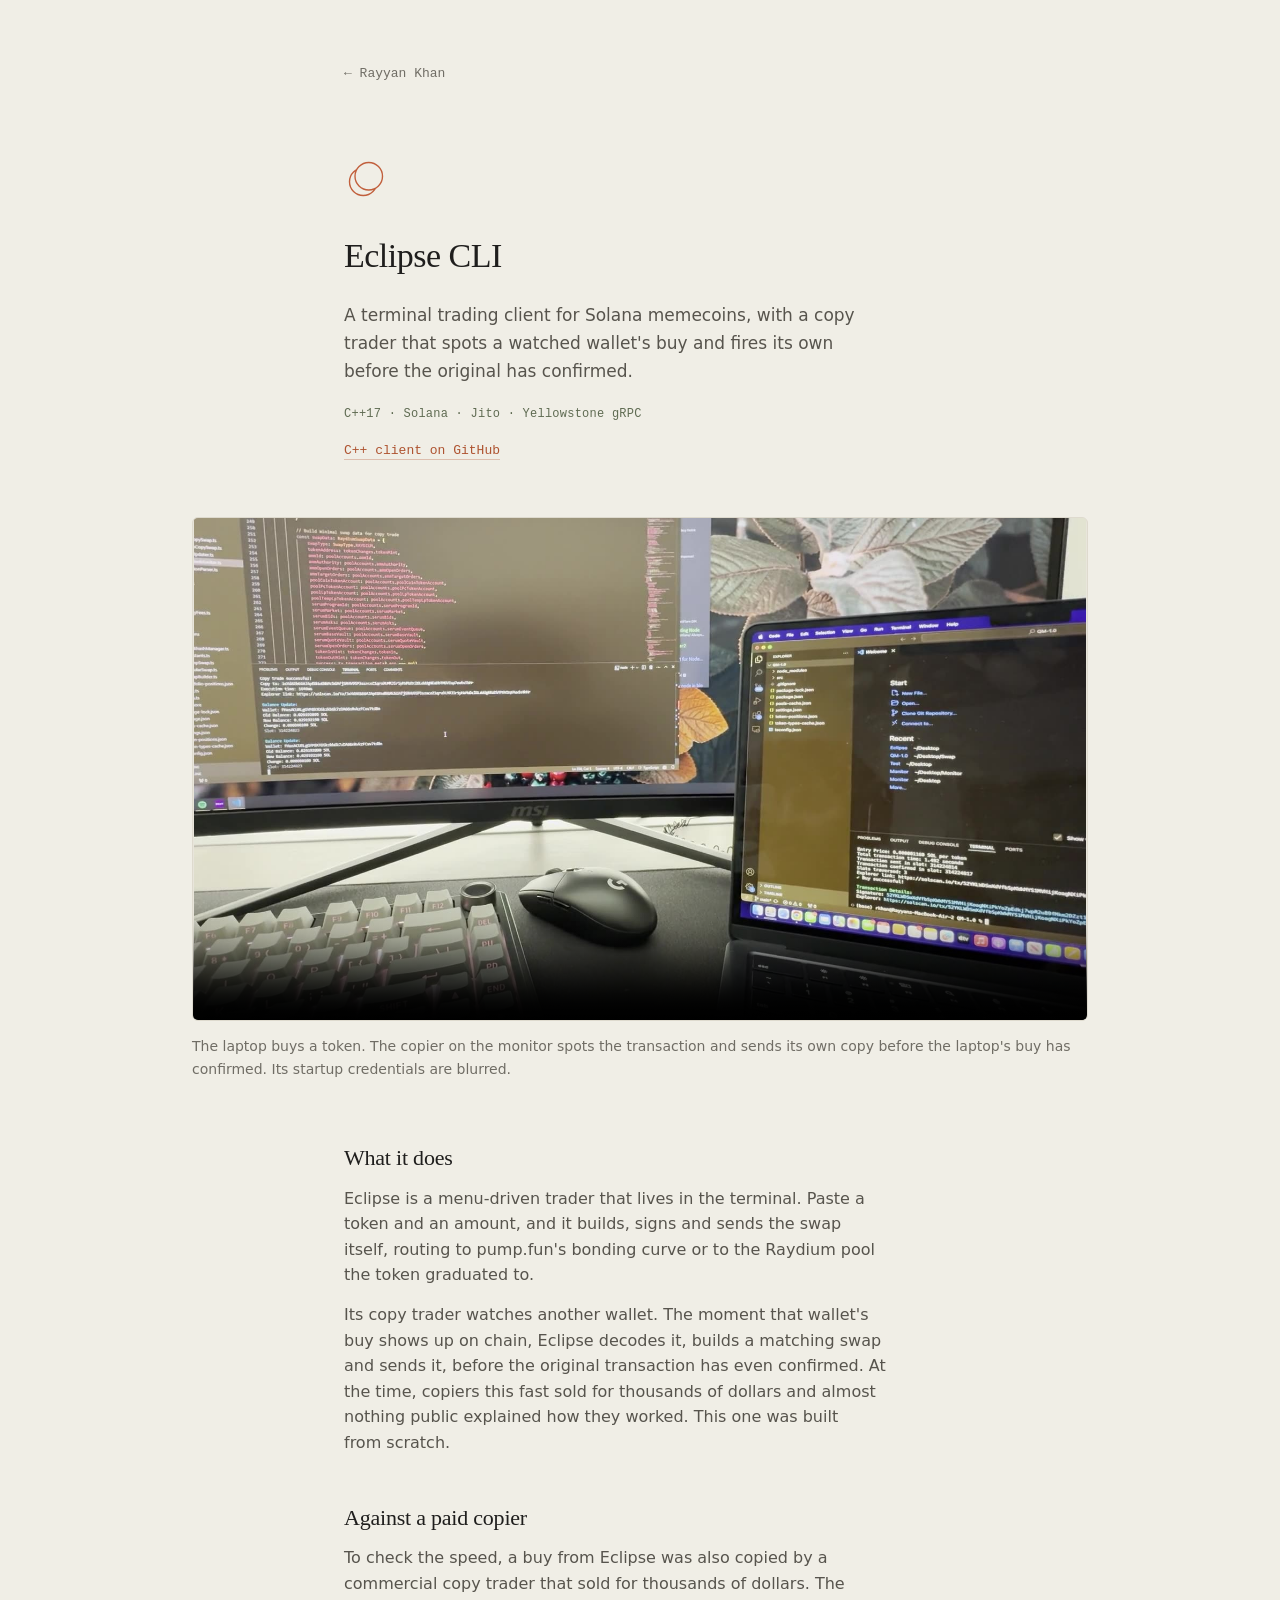
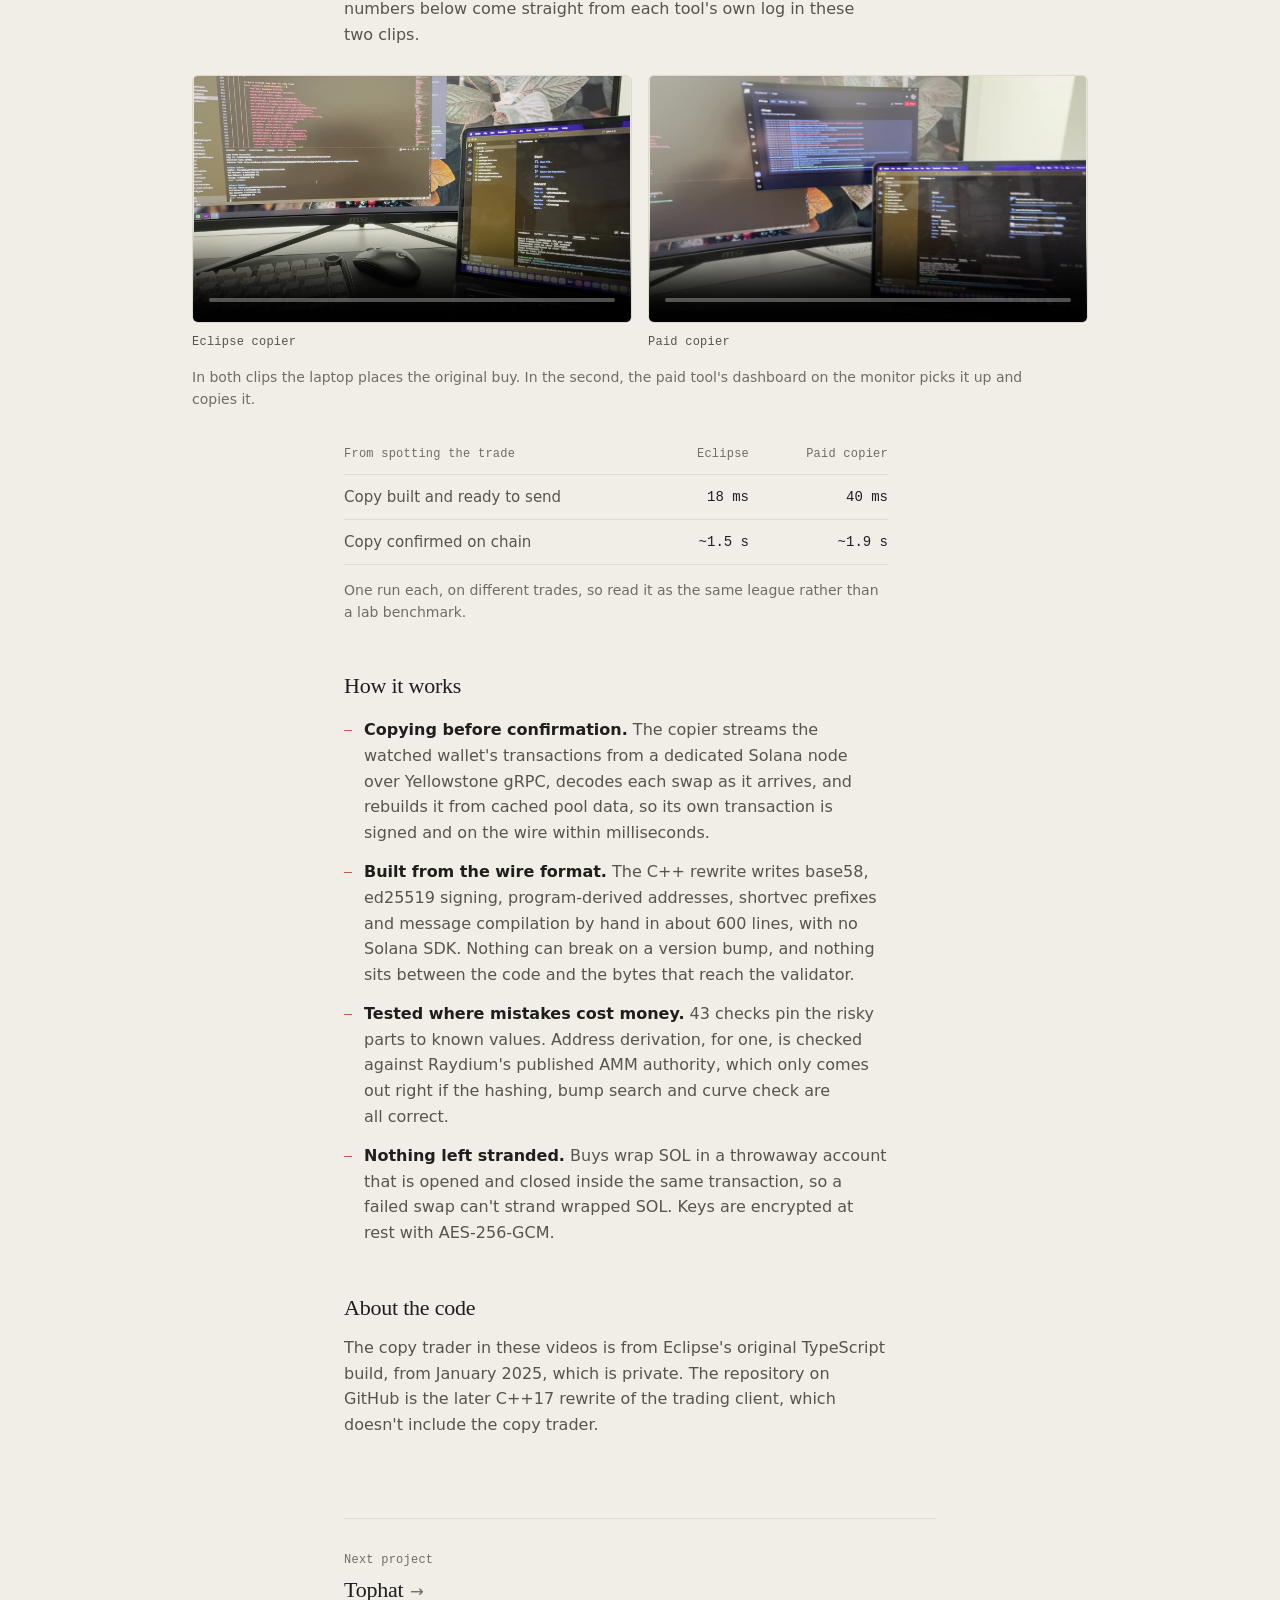
==== eclipse-cli/index.html @ 556bf3f2 "Add project pages with demo videos Each project now opens its own page with a longer write-up and a " ====
<!DOCTYPE html>
<html lang="en">
<head>
<meta charset="utf-8">
<meta name="viewport" content="width=device-width, initial-scale=1">
<title>Eclipse CLI · Rayyan Khan</title>
<meta name="description" content="A terminal trading client for Solana memecoins, with a copy trader that fires before the original trade has confirmed.">
<meta name="theme-color" content="#F0EEE6">
<meta property="og:title" content="Eclipse CLI">
<meta property="og:description" content="A terminal trading client for Solana memecoins, with a copy trader that fires before the original trade has confirmed.">
<meta property="og:type" content="article">
<link rel="icon" href="../favicon.svg" type="image/svg+xml">
<link rel="stylesheet" href="../style.css">
</head>
<body>

<div class="page case">

  <nav class="crumb" aria-label="Breadcrumb">
    <a href="../">&larr; Rayyan Khan</a>
  </nav>

  <header class="case-head">
    <span class="mark" aria-hidden="true">
      <svg viewBox="0 0 48 48" fill="none" stroke="currentColor" stroke-width="1.5">
        <circle cx="21" cy="27" r="15"/>
        <circle cx="27" cy="21" r="15" fill="var(--paper, #F0EEE6)"/>
      </svg>
    </span>
    <h1>Eclipse CLI</h1>
    <p class="lede">
      A terminal trading client for Solana memecoins, with a copy trader that
      spots a watched wallet's buy and fires its own before the original has
      confirmed.
    </p>
    <p class="tags">C++17 &middot; Solana &middot; Jito &middot; Yellowstone gRPC</p>
    <nav class="links" aria-label="Project links">
      <a href="https://github.com/rayyyu12/Eclipse-CLI">C++ client on GitHub</a>
    </nav>
  </header>

  <main>

    <figure class="demo">
      <div class="demo-frame">
        <video src="copy-demo.mp4" poster="copy-demo.jpg" autoplay muted loop playsinline controls></video>
      </div>
      <figcaption>
        The laptop buys a token. The copier on the monitor spots the transaction
        and sends its own copy before the laptop's buy has confirmed. Its startup
        credentials are blurred.
      </figcaption>
    </figure>

    <div class="prose">

      <h2>What it does</h2>
      <p>
        Eclipse is a menu-driven trader that lives in the terminal. Paste a token
        and an amount, and it builds, signs and sends the swap itself, routing to
        pump.fun's bonding curve or to the Raydium pool the token graduated to.
      </p>
      <p>
        Its copy trader watches another wallet. The moment that wallet's buy shows
        up on chain, Eclipse decodes it, builds a matching swap and sends it,
        before the original transaction has even confirmed. At the time, copiers
        this fast sold for thousands of dollars and almost nothing public
        explained how they worked. This one was built from scratch.
      </p>

      <h2>Against a paid copier</h2>
      <p>
        To check the speed, a buy from Eclipse was also copied by a commercial
        copy trader that sold for thousands of dollars. The numbers below come
        straight from each tool's own log in these two clips.
      </p>

      <figure class="demo compare">
        <div class="compare-grid">
          <figure>
            <div class="demo-frame">
              <video src="copy-demo.mp4" poster="copy-demo.jpg" controls muted playsinline preload="metadata"></video>
            </div>
            <figcaption>Eclipse copier</figcaption>
          </figure>
          <figure>
            <div class="demo-frame">
              <video src="paid-copier.mp4" poster="paid-copier.jpg" controls muted playsinline preload="metadata"></video>
            </div>
            <figcaption>Paid copier</figcaption>
          </figure>
        </div>
        <figcaption>
          In both clips the laptop places the original buy. In the second, the
          paid tool's dashboard on the monitor picks it up and copies it.
        </figcaption>
      </figure>

      <table>
        <thead>
          <tr>
            <th scope="col">From spotting the trade</th>
            <th scope="col" class="num">Eclipse</th>
            <th scope="col" class="num">Paid copier</th>
          </tr>
        </thead>
        <tbody>
          <tr>
            <th scope="row">Copy built and ready to send</th>
            <td class="num">18 ms</td>
            <td class="num">40 ms</td>
          </tr>
          <tr>
            <th scope="row">Copy confirmed on chain</th>
            <td class="num">~1.5 s</td>
            <td class="num">~1.9 s</td>
          </tr>
        </tbody>
      </table>
      <p class="note">
        One run each, on different trades, so read it as the same league rather
        than a lab benchmark.
      </p>

      <h2>How it works</h2>
      <ul>
        <li>
          <strong>Copying before confirmation.</strong> The copier streams the
          watched wallet's transactions from a dedicated Solana node over
          Yellowstone gRPC, decodes each swap as it arrives, and rebuilds it from
          cached pool data, so its own transaction is signed and on the wire
          within milliseconds.
        </li>
        <li>
          <strong>Built from the wire format.</strong> The C++ rewrite writes base58,
          ed25519 signing, program-derived addresses, shortvec prefixes and message
          compilation by hand in about 600 lines, with no Solana SDK. Nothing can
          break on a version bump, and nothing sits between the code and the bytes
          that reach the validator.
        </li>
        <li>
          <strong>Tested where mistakes cost money.</strong> 43 checks pin the
          risky parts to known values. Address derivation, for one, is checked
          against Raydium's published AMM authority, which only comes out right
          if the hashing, bump search and curve check are all correct.
        </li>
        <li>
          <strong>Nothing left stranded.</strong> Buys wrap SOL in a throwaway
          account that is opened and closed inside the same transaction, so a
          failed swap can't strand wrapped SOL. Keys are encrypted at rest with
          AES&#8209;256&#8209;GCM.
        </li>
      </ul>

      <h2>About the code</h2>
      <p>
        The copy trader in these videos is from Eclipse's original TypeScript
        build, from January 2025, which is private. The repository on GitHub is
        the later C++17 rewrite of the trading client, which doesn't include the
        copy trader.
      </p>

    </div>

  </main>

  <nav class="next" aria-label="Next project">
    <a href="../tophat/">
      <span class="next-label">Next project</span>
      <span class="next-title">Tophat<span class="arrow" aria-hidden="true">&rarr;</span></span>
    </a>
  </nav>

</div>

</body>
</html>
---- style.css ----
/* ---------------------------------------------------------------
   Palette: Claude's warm neutrals. Beige paper, clay, dry sage.
   --------------------------------------------------------------- */

:root {
  --paper:    #F0EEE6;
  --ink:      #1F1E1D;
  --ink-soft: #57544D;
  --ink-mute: #706D65;
  --rule:     #DEDACE;
  --well:     #E8E5DB;  /* recessed surfaces, e.g. the empty video frame */
  --clay:    #AE5330;  /* passes AA on paper, used for text links */
  --clay-lit: #C15F3C;  /* decorative only */
  --sage:     #5F6B52;

  --serif: ui-serif, "New York", "Iowan Old Style", "Palatino Linotype", Georgia, serif;
  --sans: -apple-system, BlinkMacSystemFont, "Segoe UI", system-ui, sans-serif;
  --mono: ui-monospace, "SF Mono", SFMono-Regular, Menlo, Consolas, monospace;
}

*, *::before, *::after { box-sizing: border-box; }

html { -webkit-text-size-adjust: 100%; }

body {
  margin: 0;
  background: var(--paper);
  color: var(--ink);
  font-family: var(--sans);
  font-size: 16px;
  line-height: 1.6;
  -webkit-font-smoothing: antialiased;
  -moz-osx-font-smoothing: grayscale;
}

.page {
  max-width: 41rem;
  margin: 0 auto;
  padding: 8rem 2rem 5rem;
}

a { color: var(--clay); }

/* ---------------------------------------------------------------
   Intro
   --------------------------------------------------------------- */

h1 {
  margin: 0;
  font-family: var(--serif);
  font-size: 2.125rem;
  font-weight: 400;
  letter-spacing: -0.015em;
}

.lede {
  margin: 1.125rem 0 0;
  max-width: 34rem;
  color: var(--ink-soft);
  font-size: 1.0625rem;
  line-height: 1.65;
  text-wrap: pretty;
}

.links {
  margin-top: 1.5rem;
  font-family: var(--mono);
  font-size: 0.8125rem;
}

.links a {
  text-decoration: none;
  border-bottom: 1px solid rgba(174, 83, 48, 0.3);
  padding-bottom: 1px;
  transition: border-color 0.15s ease;
}

.links a:hover { border-bottom-color: var(--clay); }

.links .sep {
  color: var(--ink-mute);
  margin: 0 0.5rem;
}

/* ---------------------------------------------------------------
   Work list
   --------------------------------------------------------------- */

.work {
  list-style: none;
  margin: 5rem 0 0;
  padding: 0;
  border-top: 1px solid var(--rule);
}

.project { border-bottom: 1px solid var(--rule); }

.project-link {
  display: flex;
  gap: 1.5rem;
  align-items: flex-start;
  padding: 2rem 0;
  color: inherit;
  text-decoration: none;
}

.mark {
  flex: none;
  width: 2.75rem;
  color: var(--ink-mute);
  transition: color 0.18s ease;
}

.mark svg {
  display: block;
  width: 100%;
  height: auto;
}

.body { display: block; }

.title {
  display: block;
  font-family: var(--serif);
  font-size: 1.375rem;
  letter-spacing: -0.01em;
  line-height: 1.25;
}

.arrow {
  display: inline-block;
  margin-left: 0.4em;
  font-family: var(--sans);
  font-size: 0.75em;
  color: var(--ink-mute);
  transition: transform 0.18s ease, color 0.18s ease;
}

.desc {
  display: block;
  margin-top: 0.5rem;
  max-width: 32rem;
  color: var(--ink-soft);
  text-wrap: pretty;
}

.tags {
  display: block;
  margin-top: 0.875rem;
  font-family: var(--mono);
  font-size: 0.75rem;
  letter-spacing: 0.02em;
  color: var(--sage);
}

.project-link:hover .mark,
.project-link:focus-visible .mark { color: var(--clay-lit); }

.project-link:hover .arrow,
.project-link:focus-visible .arrow {
  color: var(--clay);
  transform: translateX(3px);
}

.project-link:hover .title,
.project-link:focus-visible .title {
  text-decoration: underline;
  text-decoration-color: var(--clay-lit);
  text-underline-offset: 4px;
  text-decoration-thickness: 1px;
}

:focus-visible {
  outline: 2px solid var(--clay);
  outline-offset: 4px;
}

.project-link:focus-visible { outline-offset: 2px; }

/* ---------------------------------------------------------------
   Project pages
   --------------------------------------------------------------- */

.page.case { padding-top: 4rem; }

.crumb {
  font-family: var(--mono);
  font-size: 0.8125rem;
}

.crumb a {
  color: var(--ink-mute);
  text-decoration: none;
  transition: color 0.15s ease;
}

.crumb a:hover { color: var(--clay); }

.case-head { margin-top: 4.5rem; }

/* The mark stays lit, picking up the hover state from the home page. */
.case-head .mark {
  display: block;
  margin-bottom: 1.75rem;
  color: var(--clay-lit);
}

.case-head .tags { margin-top: 1.25rem; }
.case-head .links { margin-top: 1rem; }

/* The demo breaks out of the text column on wide screens. */
.demo {
  --demo-w: min(56rem, 100vw - 4rem);
  width: var(--demo-w);
  margin: 3.5rem 0 0 calc((100% - var(--demo-w)) / 2);
}

.demo-frame {
  position: relative;
  aspect-ratio: 16 / 9;
  overflow: hidden;
  border: 1px solid var(--rule);
  border-radius: 6px;
  background: var(--well);
}

.demo-frame video,
.demo-frame iframe,
.demo-frame img {
  display: block;
  width: 100%;
  height: 100%;
  border: 0;
  object-fit: contain;
}

.demo-placeholder {
  position: absolute;
  inset: 0;
  display: flex;
  flex-direction: column;
  align-items: center;
  justify-content: center;
  gap: 0.875rem;
  color: var(--ink-mute);
  font-family: var(--mono);
  font-size: 0.75rem;
  letter-spacing: 0.02em;
}

.demo-placeholder svg {
  width: 3rem;
  height: 3rem;
}

.demo figcaption {
  margin-top: 0.875rem;
  font-size: 0.875rem;
  color: var(--ink-mute);
  text-wrap: pretty;
}

/* Phone footage: narrow, centered, and never taller than the screen. */
.demo.portrait {
  --demo-w: min(22rem, 100%, (100svh - 6rem) * 9 / 16);
}

.demo.portrait .demo-frame { aspect-ratio: 9 / 16; }

/* Two clips side by side, each with its own label. */
.demo.compare { margin-top: 1.75rem; }

.compare-grid {
  display: grid;
  grid-template-columns: 1fr 1fr;
  gap: 1rem;
}

.compare-grid figure { margin: 0; }

.compare-grid figcaption {
  margin-top: 0.625rem;
  font-family: var(--mono);
  font-size: 0.75rem;
  letter-spacing: 0.02em;
  color: var(--ink-soft);
}

.prose { margin-top: 4rem; }

.prose h2 {
  margin: 3rem 0 0;
  font-family: var(--serif);
  font-size: 1.375rem;
  font-weight: 400;
  letter-spacing: -0.01em;
  line-height: 1.25;
}

.prose h2:first-child { margin-top: 0; }

.prose p,
.prose ul {
  max-width: 34rem;
  color: var(--ink-soft);
  text-wrap: pretty;
}

.prose p { margin: 0.875rem 0 0; }

.prose ul {
  list-style: none;
  margin: 1.125rem 0 0;
  padding: 0;
}

.prose li {
  position: relative;
  padding-left: 1.25rem;
}

.prose li + li { margin-top: 0.875rem; }

.prose li::before {
  content: "";
  position: absolute;
  left: 0;
  top: 0.8em;
  width: 0.5rem;
  height: 1px;
  background: var(--clay-lit);
}

.prose strong {
  color: var(--ink);
  font-weight: 600;
}

.prose code {
  font-family: var(--mono);
  font-size: 0.875em;
  padding: 0.1em 0.3em;
  border-radius: 3px;
  background: rgba(31, 30, 29, 0.06);
  color: var(--ink);
}

.prose table {
  width: 100%;
  max-width: 34rem;
  margin-top: 1.5rem;
  border-collapse: collapse;
  font-size: 0.9375rem;
}

.prose th,
.prose td {
  padding: 0.625rem 0;
  border-bottom: 1px solid var(--rule);
  text-align: left;
  font-weight: 400;
}

.prose thead th {
  font-family: var(--mono);
  font-size: 0.75rem;
  letter-spacing: 0.02em;
  color: var(--ink-mute);
}

.prose tbody th { color: var(--ink-soft); }

.prose .num {
  padding-left: 1rem;
  text-align: right;
  white-space: nowrap;
}

.prose td.num {
  font-family: var(--mono);
  font-size: 0.875rem;
  font-variant-numeric: tabular-nums;
  color: var(--ink);
}

.prose .note {
  font-size: 0.875rem;
  color: var(--ink-mute);
}

.next {
  margin-top: 5rem;
  border-top: 1px solid var(--rule);
}

.next a {
  display: block;
  padding-top: 2rem;
  color: inherit;
  text-decoration: none;
}

.next-label {
  display: block;
  font-family: var(--mono);
  font-size: 0.75rem;
  letter-spacing: 0.02em;
  color: var(--ink-mute);
}

.next-title {
  display: inline-block;
  margin-top: 0.375rem;
  font-family: var(--serif);
  font-size: 1.375rem;
  letter-spacing: -0.01em;
  line-height: 1.25;
}

.next a:hover .next-title,
.next a:focus-visible .next-title {
  text-decoration: underline;
  text-decoration-color: var(--clay-lit);
  text-underline-offset: 4px;
  text-decoration-thickness: 1px;
}

.next a:hover .arrow,
.next a:focus-visible .arrow {
  color: var(--clay);
  transform: translateX(3px);
}

/* ---------------------------------------------------------------
   Small screens
   --------------------------------------------------------------- */

@media (max-width: 34rem) {
  .page { padding: 4rem 1.5rem 3.5rem; }
  h1 { font-size: 1.875rem; }
  .work { margin-top: 3.5rem; }
  .project-link {
    flex-direction: column;
    gap: 1rem;
    padding: 1.75rem 0;
  }
  .mark { width: 2.25rem; }

  .page.case { padding-top: 2.5rem; }
  .case-head { margin-top: 3rem; }
  .demo { --demo-w: 100%; margin-top: 2.5rem; }
  .demo.portrait { --demo-w: min(100%, (100svh - 4rem) * 9 / 16); }
  .demo.compare { margin-top: 1.5rem; }
  .compare-grid { grid-template-columns: 1fr; gap: 1.5rem; }
  .prose { margin-top: 3rem; }
  .next { margin-top: 3.5rem; }
}

@media (prefers-reduced-motion: reduce) {
  * { transition: none !important; }
}
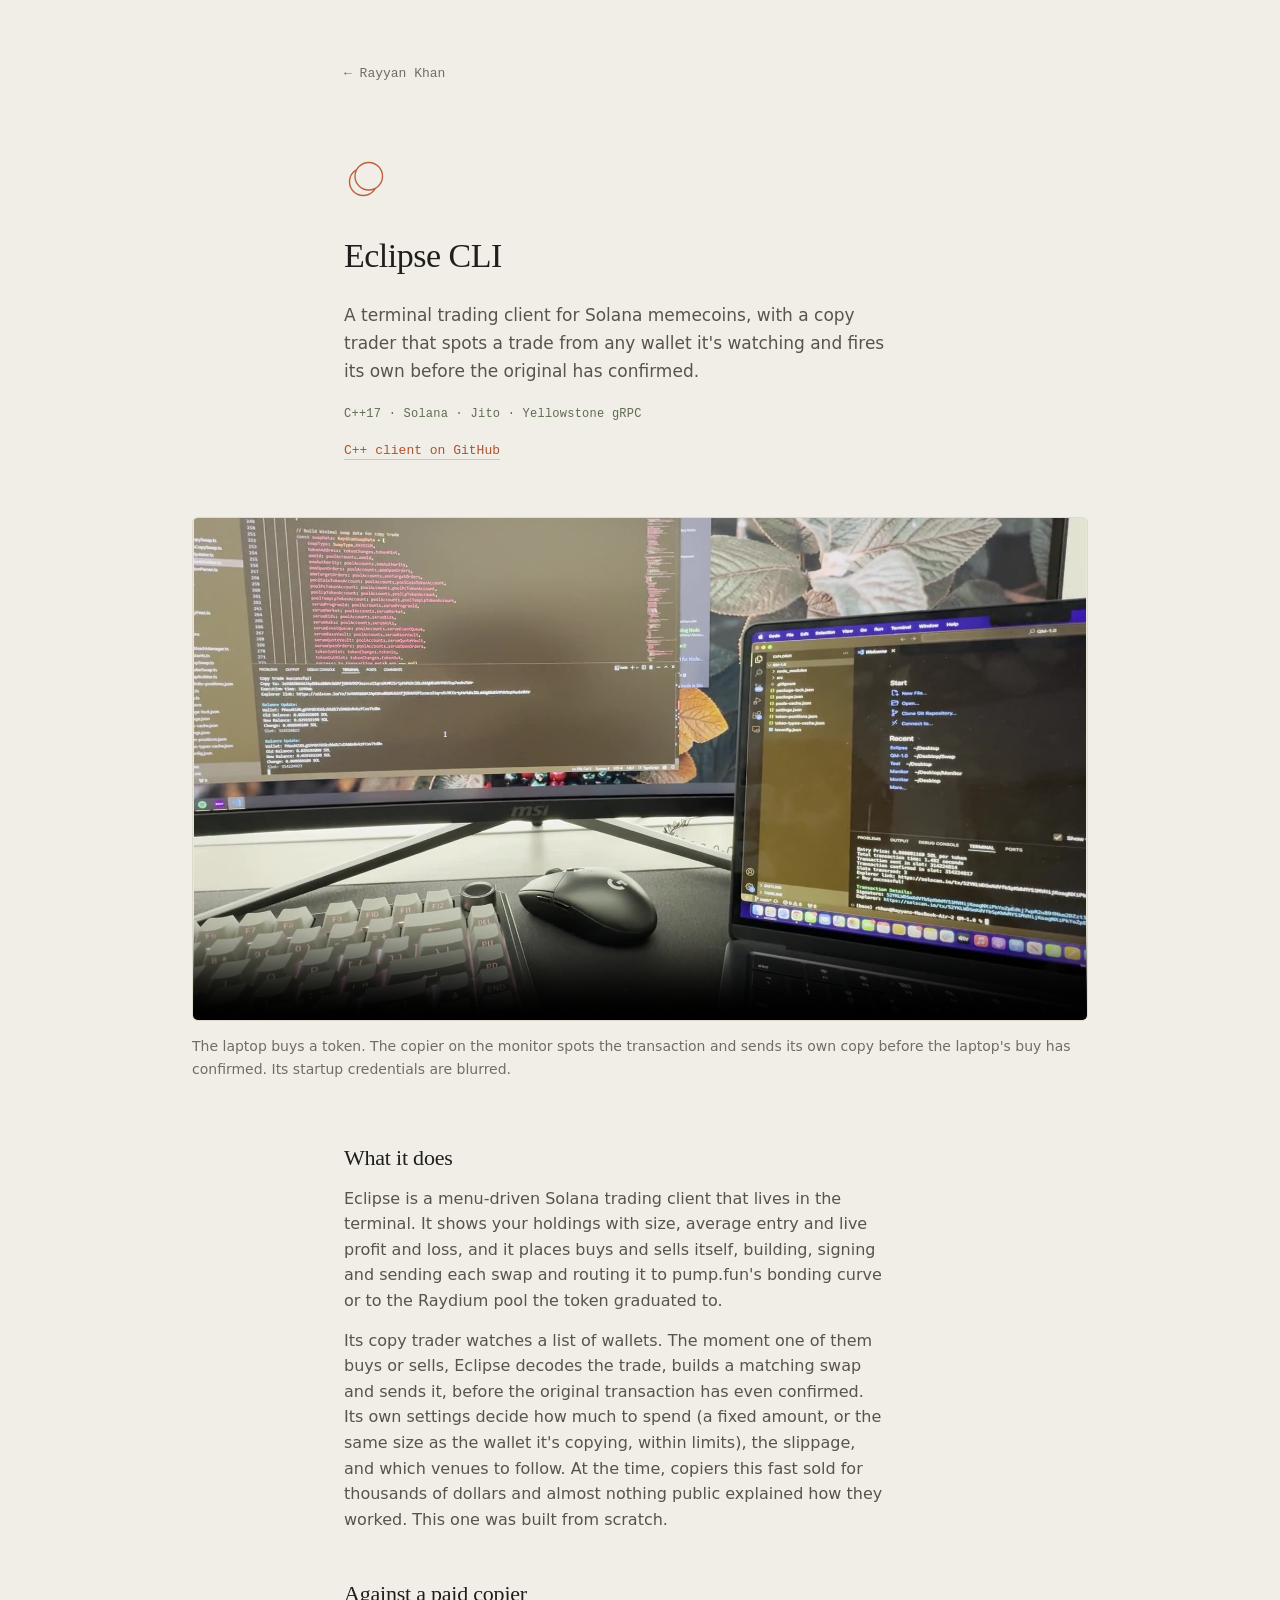
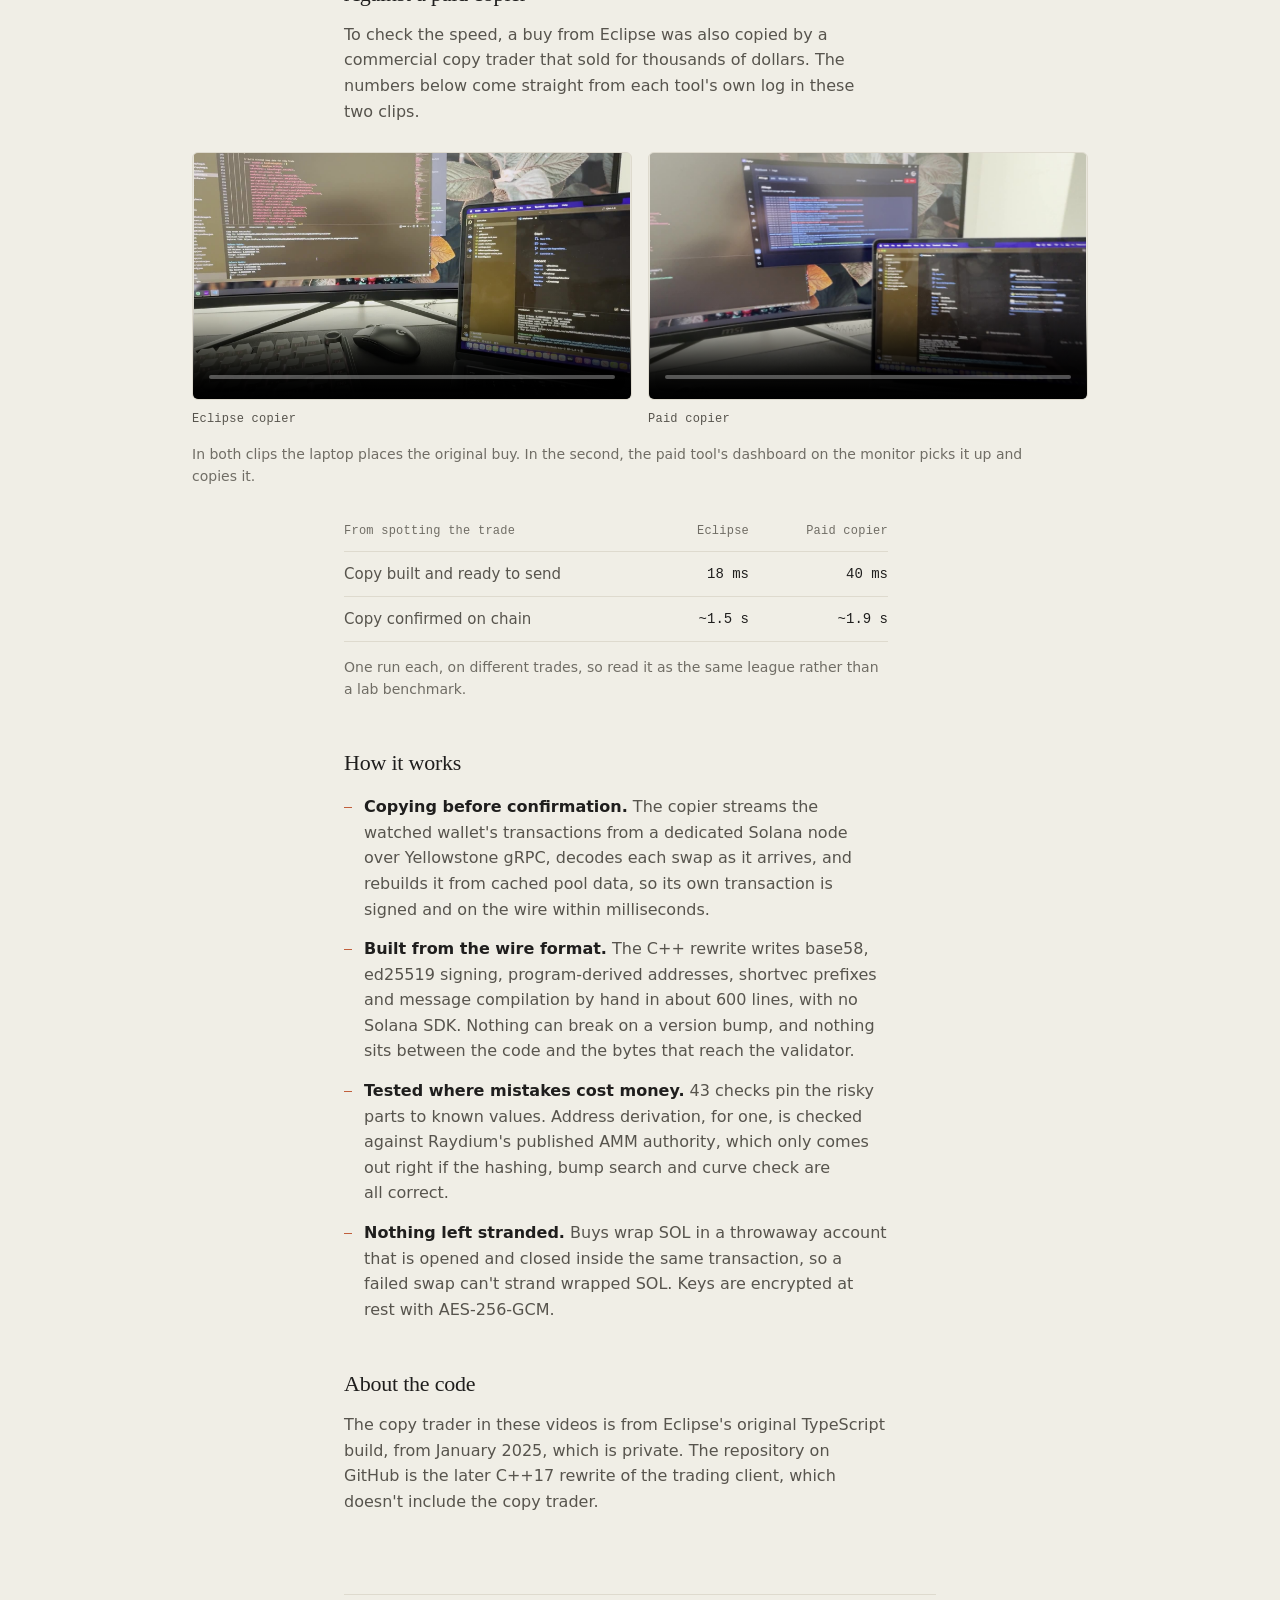
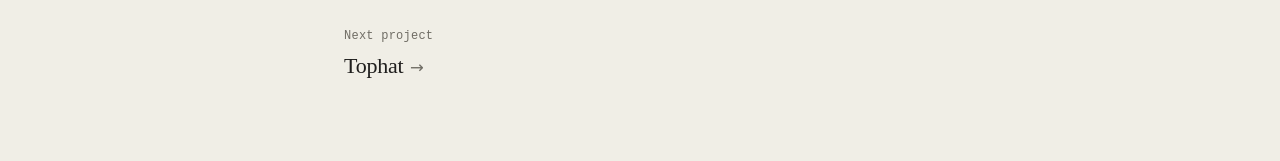
==== commit 847005ab: "Describe Eclipse's copy trader as multi-wallet It follows a list of wallets, not one. The Eclipse pa" ====
--- a/eclipse-cli/index.html
+++ b/eclipse-cli/index.html
@@ -30,8 +30,8 @@
     <h1>Eclipse CLI</h1>
     <p class="lede">
       A terminal trading client for Solana memecoins, with a copy trader that
-      spots a watched wallet's buy and fires its own before the original has
-      confirmed.
+      spots a trade from any wallet it's watching and fires its own before the
+      original has confirmed.
     </p>
     <p class="tags">C++17 &middot; Solana &middot; Jito &middot; Yellowstone gRPC</p>
     <nav class="links" aria-label="Project links">
@@ -56,16 +56,20 @@
 
       <h2>What it does</h2>
       <p>
-        Eclipse is a menu-driven trader that lives in the terminal. Paste a token
-        and an amount, and it builds, signs and sends the swap itself, routing to
-        pump.fun's bonding curve or to the Raydium pool the token graduated to.
+        Eclipse is a menu-driven Solana trading client that lives in the
+        terminal. It shows your holdings with size, average entry and live profit
+        and loss, and it places buys and sells itself, building, signing and
+        sending each swap and routing it to pump.fun's bonding curve or to the
+        Raydium pool the token graduated to.
       </p>
       <p>
-        Its copy trader watches another wallet. The moment that wallet's buy shows
-        up on chain, Eclipse decodes it, builds a matching swap and sends it,
-        before the original transaction has even confirmed. At the time, copiers
-        this fast sold for thousands of dollars and almost nothing public
-        explained how they worked. This one was built from scratch.
+        Its copy trader watches a list of wallets. The moment one of them buys or
+        sells, Eclipse decodes the trade, builds a matching swap and sends it,
+        before the original transaction has even confirmed. Its own settings
+        decide how much to spend (a fixed amount, or the same size as the wallet
+        it's copying, within limits), the slippage, and which venues to follow.
+        At the time, copiers this fast sold for thousands of dollars and almost
+        nothing public explained how they worked. This one was built from scratch.
       </p>
 
       <h2>Against a paid copier</h2>
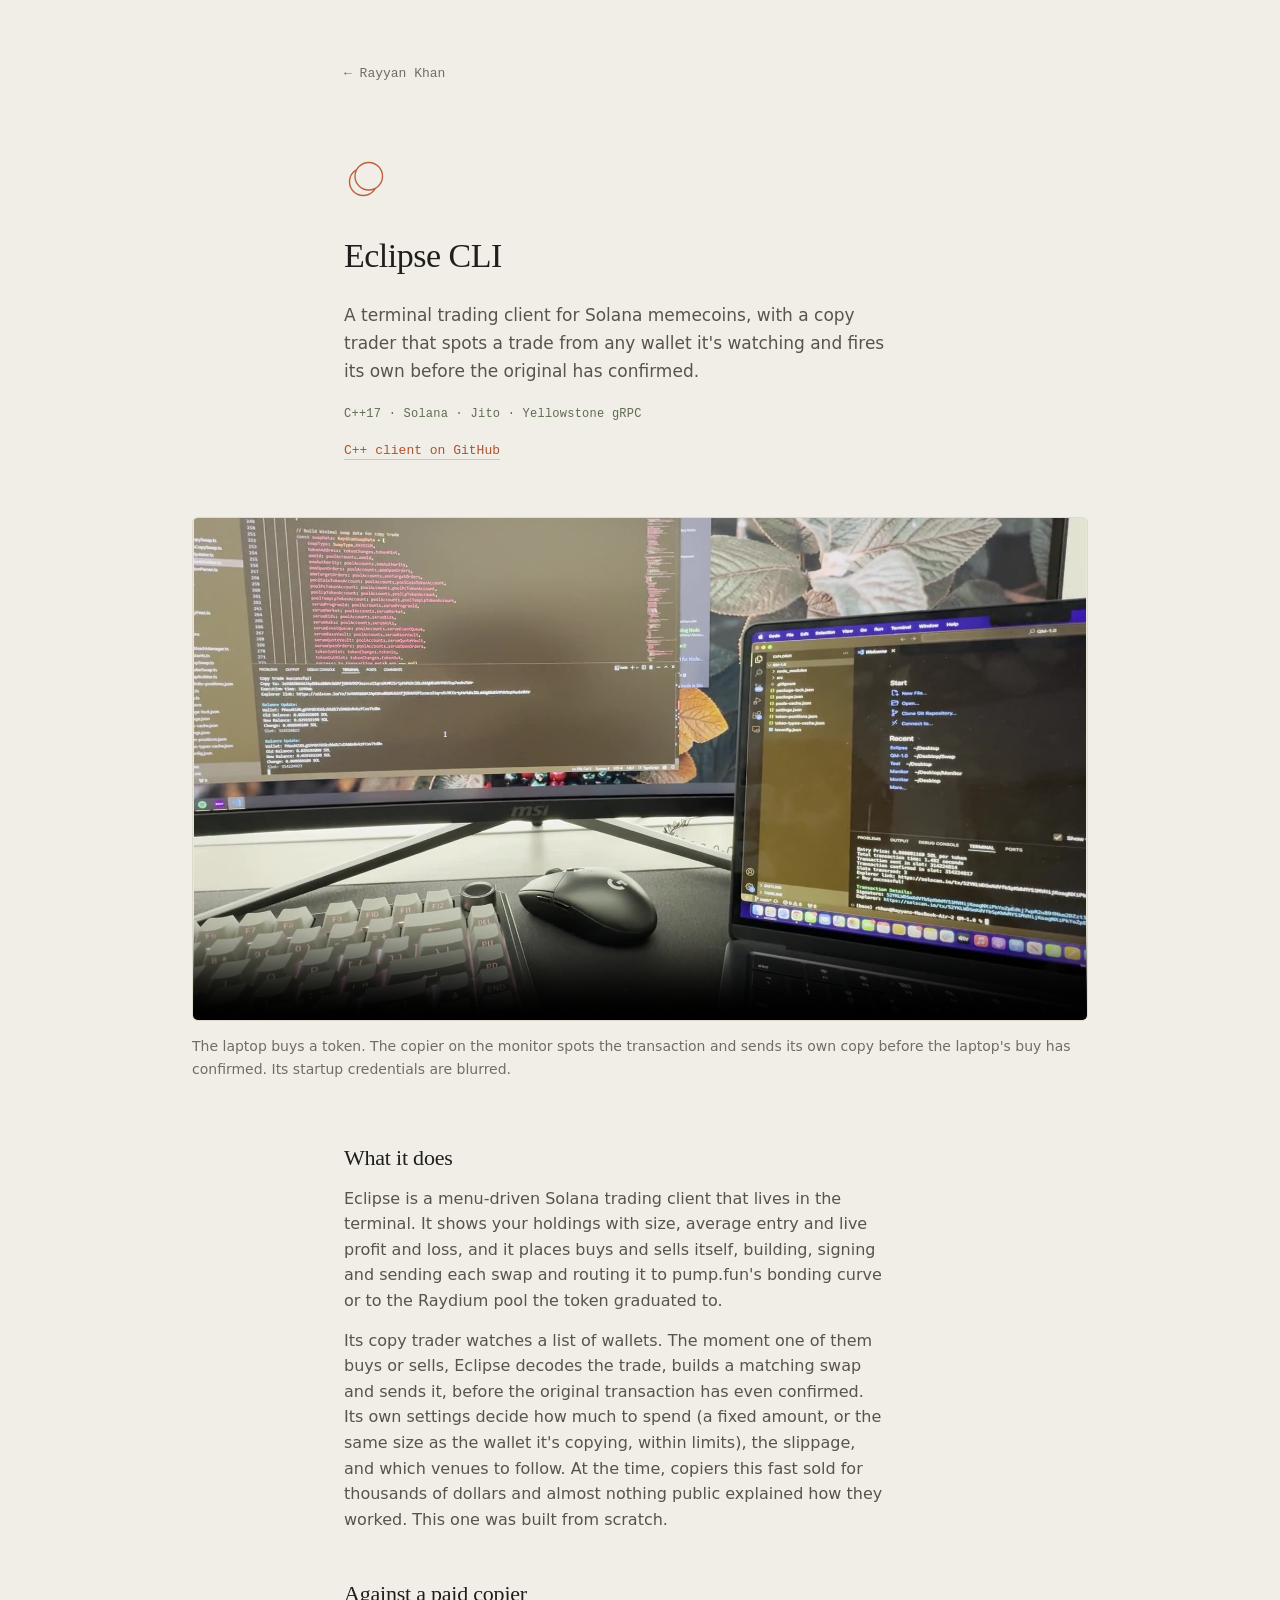
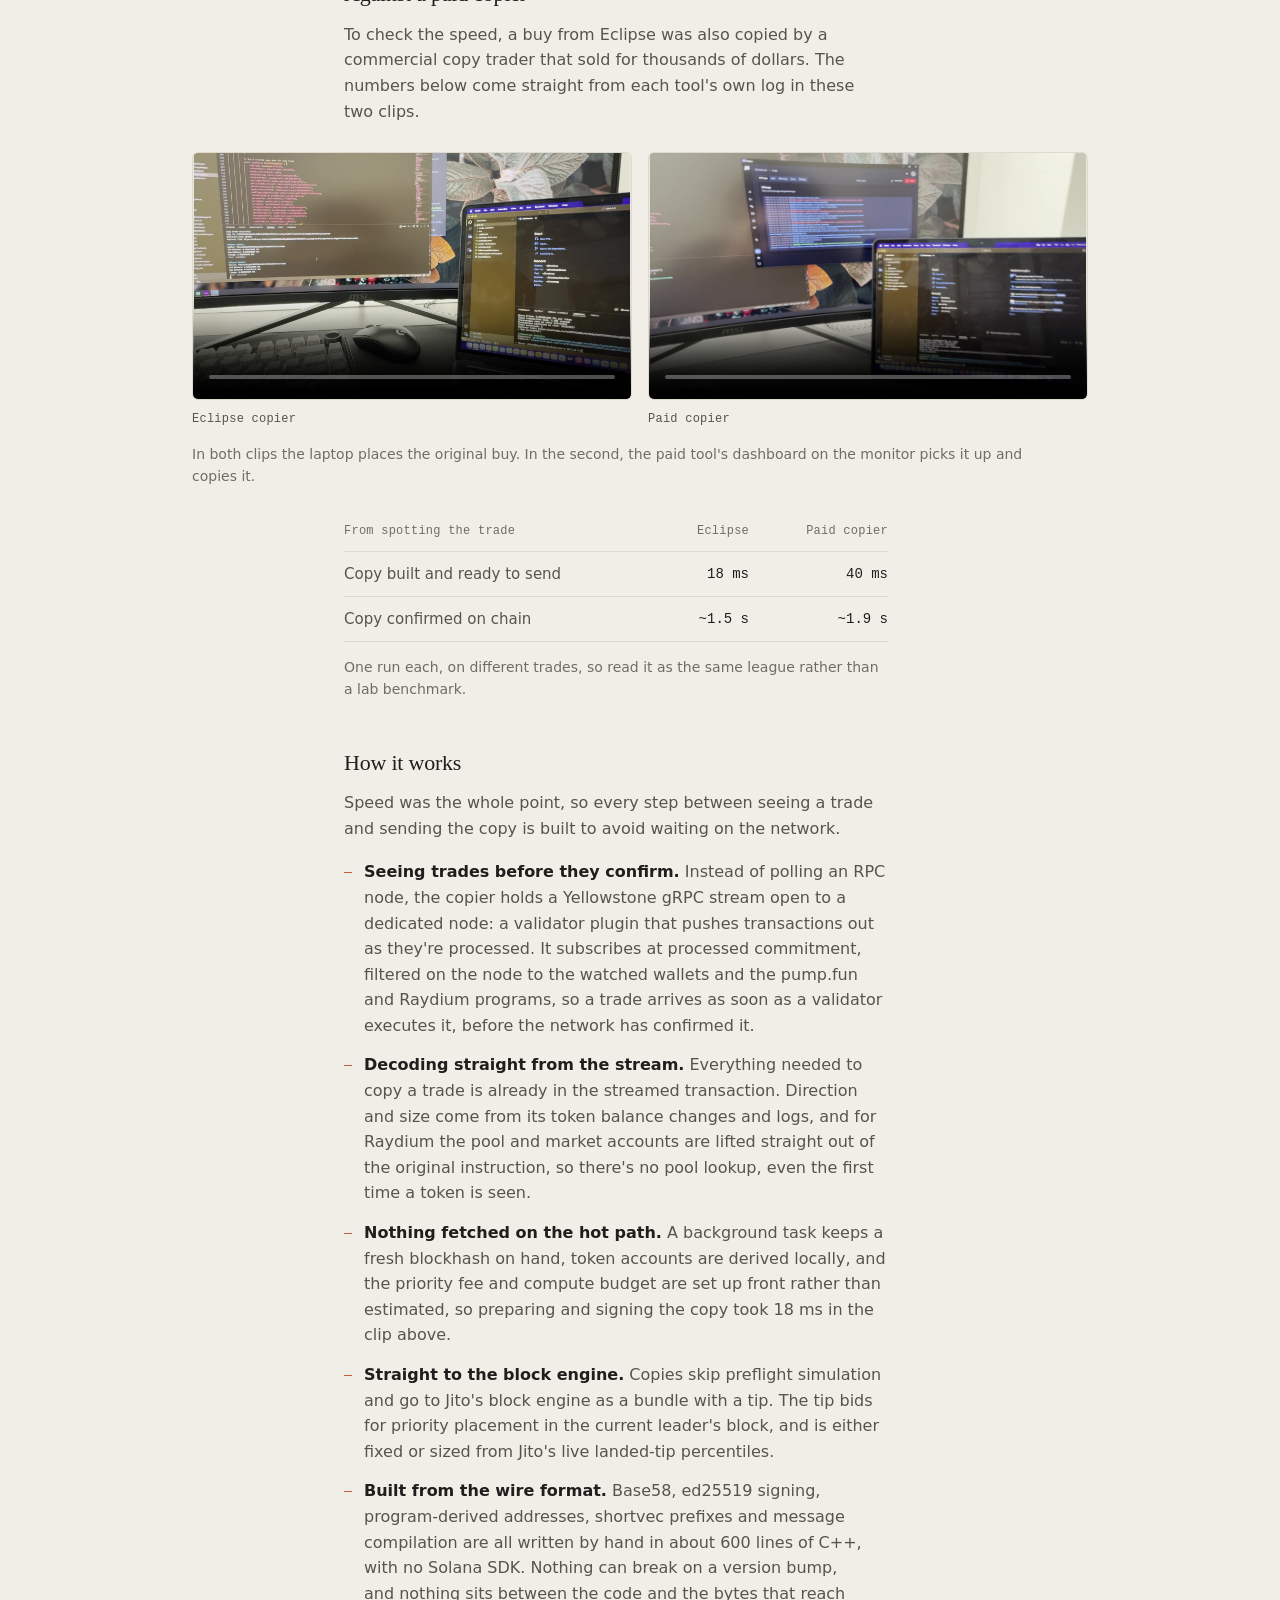
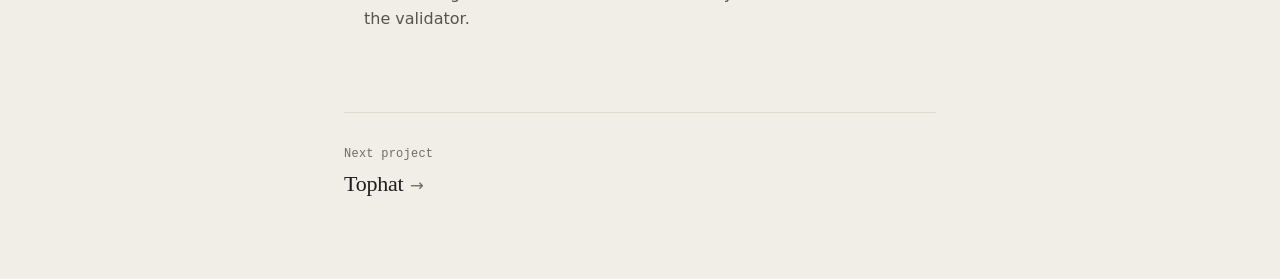
==== commit 4740f81f: "Rewrite Eclipse's How it works around latency Covers the processed-commitment Yellowstone stream, de" ====
--- a/eclipse-cli/index.html
+++ b/eclipse-cli/index.html
@@ -127,42 +127,49 @@
       </p>
 
       <h2>How it works</h2>
+      <p>
+        Speed was the whole point, so every step between seeing a trade and
+        sending the copy is built to avoid waiting on the network.
+      </p>
       <ul>
         <li>
-          <strong>Copying before confirmation.</strong> The copier streams the
-          watched wallet's transactions from a dedicated Solana node over
-          Yellowstone gRPC, decodes each swap as it arrives, and rebuilds it from
-          cached pool data, so its own transaction is signed and on the wire
-          within milliseconds.
+          <strong>Seeing trades before they confirm.</strong> Instead of polling
+          an RPC node, the copier holds a Yellowstone gRPC stream open to a
+          dedicated node: a validator plugin that pushes transactions out as
+          they're processed. It subscribes at processed commitment, filtered on
+          the node to the watched wallets and the pump.fun and Raydium programs,
+          so a trade arrives as soon as a validator executes it, before the
+          network has confirmed it.
         </li>
         <li>
-          <strong>Built from the wire format.</strong> The C++ rewrite writes base58,
-          ed25519 signing, program-derived addresses, shortvec prefixes and message
-          compilation by hand in about 600 lines, with no Solana SDK. Nothing can
-          break on a version bump, and nothing sits between the code and the bytes
-          that reach the validator.
+          <strong>Decoding straight from the stream.</strong> Everything needed to
+          copy a trade is already in the streamed transaction. Direction and size
+          come from its token balance changes and logs, and for Raydium the pool
+          and market accounts are lifted straight out of the original
+          instruction, so there's no pool lookup, even the first time a token is
+          seen.
         </li>
         <li>
-          <strong>Tested where mistakes cost money.</strong> 43 checks pin the
-          risky parts to known values. Address derivation, for one, is checked
-          against Raydium's published AMM authority, which only comes out right
-          if the hashing, bump search and curve check are all correct.
+          <strong>Nothing fetched on the hot path.</strong> A background task keeps
+          a fresh blockhash on hand, token accounts are derived locally, and the
+          priority fee and compute budget are set up front rather than
+          estimated, so preparing and signing the copy took 18&nbsp;ms in the
+          clip above.
         </li>
         <li>
-          <strong>Nothing left stranded.</strong> Buys wrap SOL in a throwaway
-          account that is opened and closed inside the same transaction, so a
-          failed swap can't strand wrapped SOL. Keys are encrypted at rest with
-          AES&#8209;256&#8209;GCM.
+          <strong>Straight to the block engine.</strong> Copies skip preflight
+          simulation and go to Jito's block engine as a bundle with a tip. The
+          tip bids for priority placement in the current leader's block, and is
+          either fixed or sized from Jito's live landed-tip percentiles.
+        </li>
+        <li>
+          <strong>Built from the wire format.</strong> Base58, ed25519 signing,
+          program-derived addresses, shortvec prefixes and message compilation
+          are all written by hand in about 600 lines of C++, with no Solana SDK.
+          Nothing can break on a version bump, and nothing sits between the code
+          and the bytes that reach the validator.
         </li>
       </ul>
-
-      <h2>About the code</h2>
-      <p>
-        The copy trader in these videos is from Eclipse's original TypeScript
-        build, from January 2025, which is private. The repository on GitHub is
-        the later C++17 rewrite of the trading client, which doesn't include the
-        copy trader.
-      </p>
 
     </div>
 
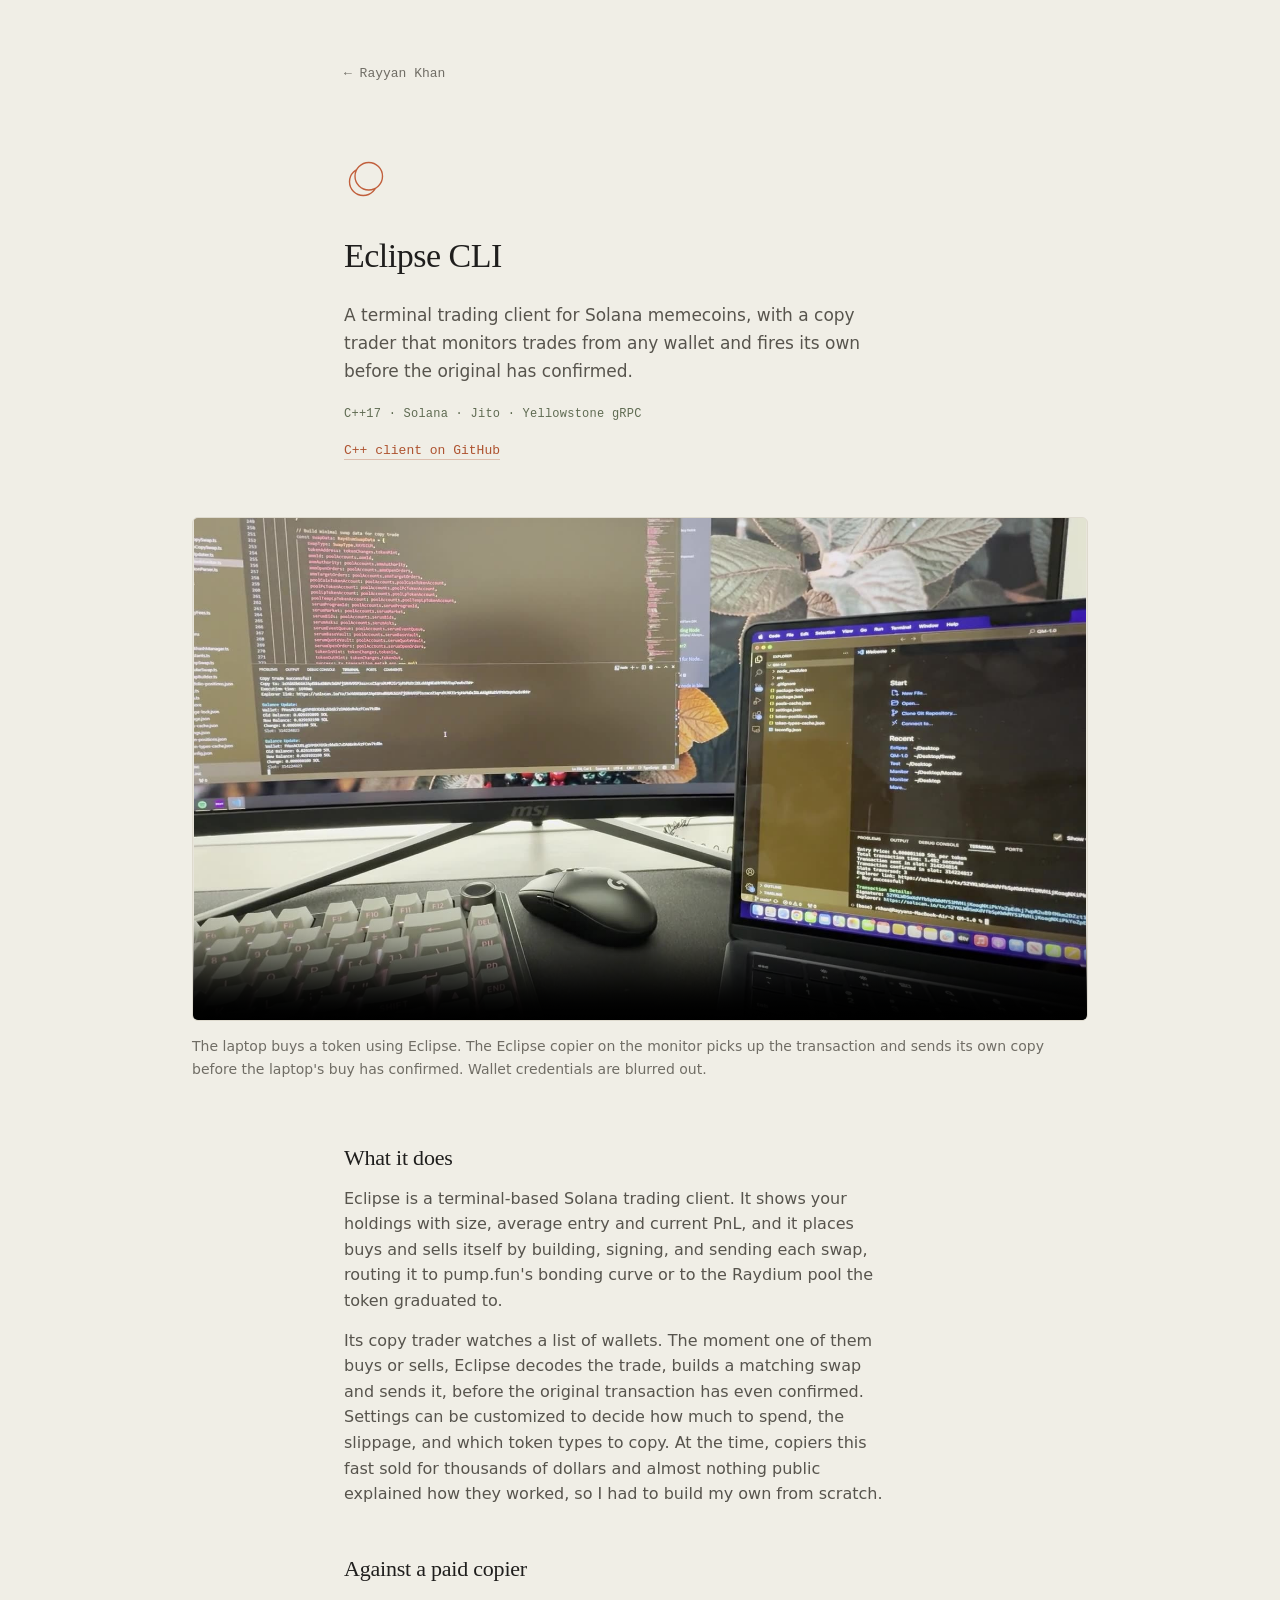
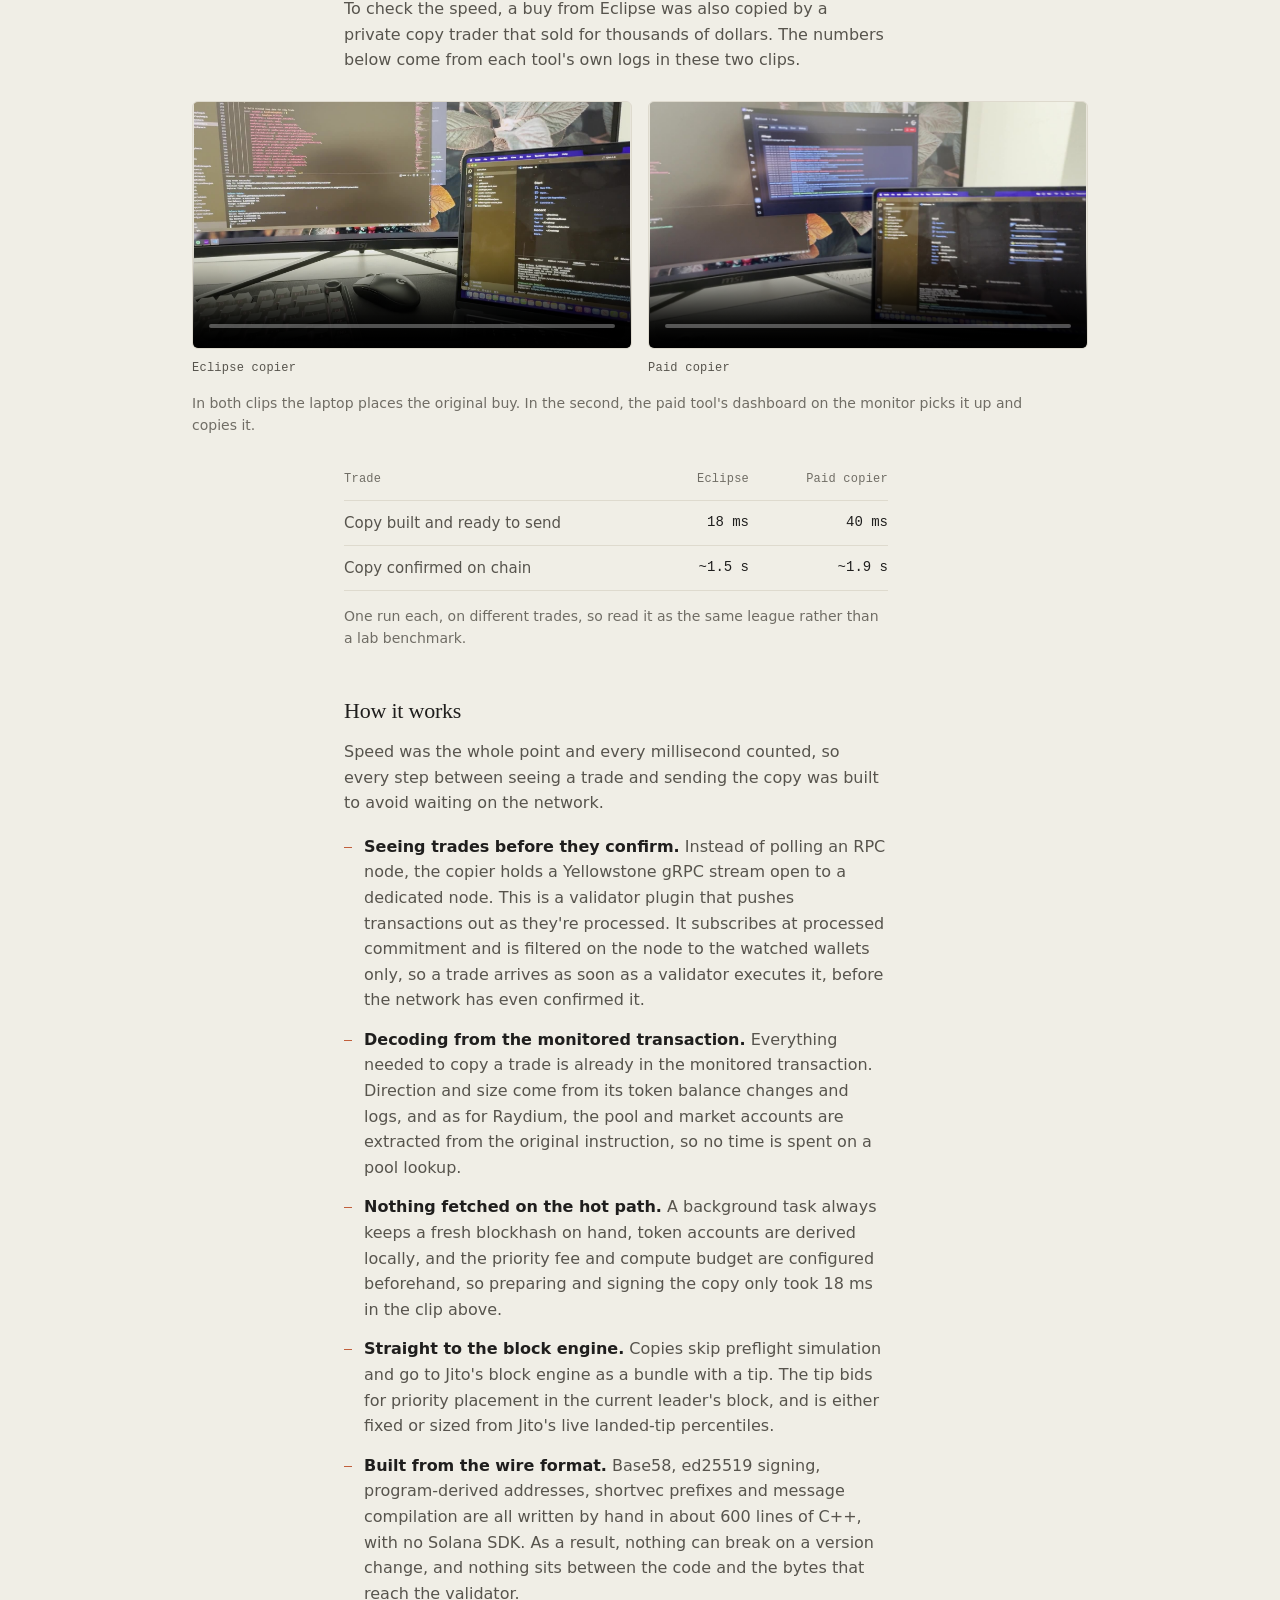
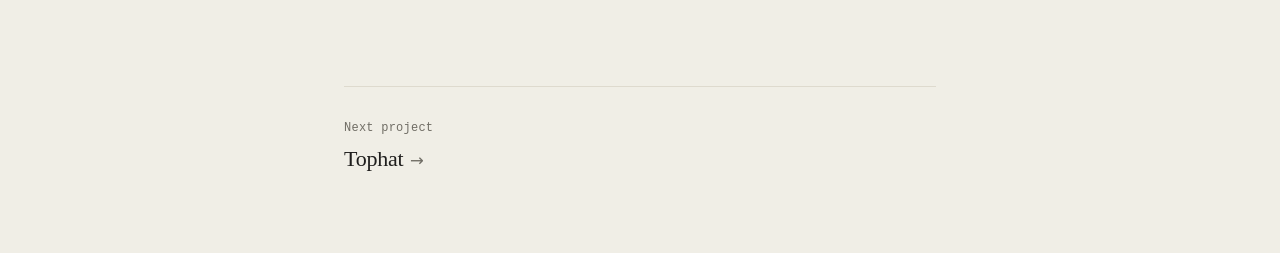
==== commit 157c208e: "Reword Eclipse page and project summaries Shorter, more direct copy on the Eclipse page, and updated" ====
--- a/eclipse-cli/index.html
+++ b/eclipse-cli/index.html
@@ -30,8 +30,8 @@
     <h1>Eclipse CLI</h1>
     <p class="lede">
       A terminal trading client for Solana memecoins, with a copy trader that
-      spots a trade from any wallet it's watching and fires its own before the
-      original has confirmed.
+      monitors trades from any wallet and fires its own before the original
+      has confirmed.
     </p>
     <p class="tags">C++17 &middot; Solana &middot; Jito &middot; Yellowstone gRPC</p>
     <nav class="links" aria-label="Project links">
@@ -46,9 +46,9 @@
         <video src="copy-demo.mp4" poster="copy-demo.jpg" autoplay muted loop playsinline controls></video>
       </div>
       <figcaption>
-        The laptop buys a token. The copier on the monitor spots the transaction
-        and sends its own copy before the laptop's buy has confirmed. Its startup
-        credentials are blurred.
+        The laptop buys a token using Eclipse. The Eclipse copier on the monitor
+        picks up the transaction and sends its own copy before the laptop's buy
+        has confirmed. Wallet credentials are blurred out.
       </figcaption>
     </figure>
 
@@ -56,27 +56,27 @@
 
       <h2>What it does</h2>
       <p>
-        Eclipse is a menu-driven Solana trading client that lives in the
-        terminal. It shows your holdings with size, average entry and live profit
-        and loss, and it places buys and sells itself, building, signing and
-        sending each swap and routing it to pump.fun's bonding curve or to the
-        Raydium pool the token graduated to.
+        Eclipse is a terminal-based Solana trading client. It shows your
+        holdings with size, average entry and current PnL, and it places buys
+        and sells itself by building, signing, and sending each swap, routing
+        it to pump.fun's bonding curve or to the Raydium pool the token
+        graduated to.
       </p>
       <p>
         Its copy trader watches a list of wallets. The moment one of them buys or
         sells, Eclipse decodes the trade, builds a matching swap and sends it,
-        before the original transaction has even confirmed. Its own settings
-        decide how much to spend (a fixed amount, or the same size as the wallet
-        it's copying, within limits), the slippage, and which venues to follow.
-        At the time, copiers this fast sold for thousands of dollars and almost
-        nothing public explained how they worked. This one was built from scratch.
+        before the original transaction has even confirmed. Settings can be
+        customized to decide how much to spend, the slippage, and which token
+        types to copy. At the time, copiers this fast sold for thousands of
+        dollars and almost nothing public explained how they worked, so I had to
+        build my own from scratch.
       </p>
 
       <h2>Against a paid copier</h2>
       <p>
-        To check the speed, a buy from Eclipse was also copied by a commercial
+        To check the speed, a buy from Eclipse was also copied by a private
         copy trader that sold for thousands of dollars. The numbers below come
-        straight from each tool's own log in these two clips.
+        from each tool's own logs in these two clips.
       </p>
 
       <figure class="demo compare">
@@ -103,7 +103,7 @@
       <table>
         <thead>
           <tr>
-            <th scope="col">From spotting the trade</th>
+            <th scope="col">Trade</th>
             <th scope="col" class="num">Eclipse</th>
             <th scope="col" class="num">Paid copier</th>
           </tr>
@@ -128,33 +128,33 @@
 
       <h2>How it works</h2>
       <p>
-        Speed was the whole point, so every step between seeing a trade and
-        sending the copy is built to avoid waiting on the network.
+        Speed was the whole point and every millisecond counted, so every step
+        between seeing a trade and sending the copy was built to avoid waiting
+        on the network.
       </p>
       <ul>
         <li>
           <strong>Seeing trades before they confirm.</strong> Instead of polling
           an RPC node, the copier holds a Yellowstone gRPC stream open to a
-          dedicated node: a validator plugin that pushes transactions out as
-          they're processed. It subscribes at processed commitment, filtered on
-          the node to the watched wallets and the pump.fun and Raydium programs,
-          so a trade arrives as soon as a validator executes it, before the
-          network has confirmed it.
+          dedicated node. This is a validator plugin that pushes transactions
+          out as they're processed. It subscribes at processed commitment and is
+          filtered on the node to the watched wallets only, so a trade arrives
+          as soon as a validator executes it, before the network has even
+          confirmed it.
         </li>
         <li>
-          <strong>Decoding straight from the stream.</strong> Everything needed to
-          copy a trade is already in the streamed transaction. Direction and size
-          come from its token balance changes and logs, and for Raydium the pool
-          and market accounts are lifted straight out of the original
-          instruction, so there's no pool lookup, even the first time a token is
-          seen.
+          <strong>Decoding from the monitored transaction.</strong> Everything
+          needed to copy a trade is already in the monitored transaction.
+          Direction and size come from its token balance changes and logs, and as
+          for Raydium, the pool and market accounts are extracted from the
+          original instruction, so no time is spent on a pool lookup.
         </li>
         <li>
-          <strong>Nothing fetched on the hot path.</strong> A background task keeps
-          a fresh blockhash on hand, token accounts are derived locally, and the
-          priority fee and compute budget are set up front rather than
-          estimated, so preparing and signing the copy took 18&nbsp;ms in the
-          clip above.
+          <strong>Nothing fetched on the hot path.</strong> A background task
+          always keeps a fresh blockhash on hand, token accounts are derived
+          locally, and the priority fee and compute budget are configured
+          beforehand, so preparing and signing the copy only took 18&nbsp;ms in
+          the clip above.
         </li>
         <li>
           <strong>Straight to the block engine.</strong> Copies skip preflight
@@ -166,8 +166,8 @@
           <strong>Built from the wire format.</strong> Base58, ed25519 signing,
           program-derived addresses, shortvec prefixes and message compilation
           are all written by hand in about 600 lines of C++, with no Solana SDK.
-          Nothing can break on a version bump, and nothing sits between the code
-          and the bytes that reach the validator.
+          As a result, nothing can break on a version change, and nothing sits
+          between the code and the bytes that reach the validator.
         </li>
       </ul>
 
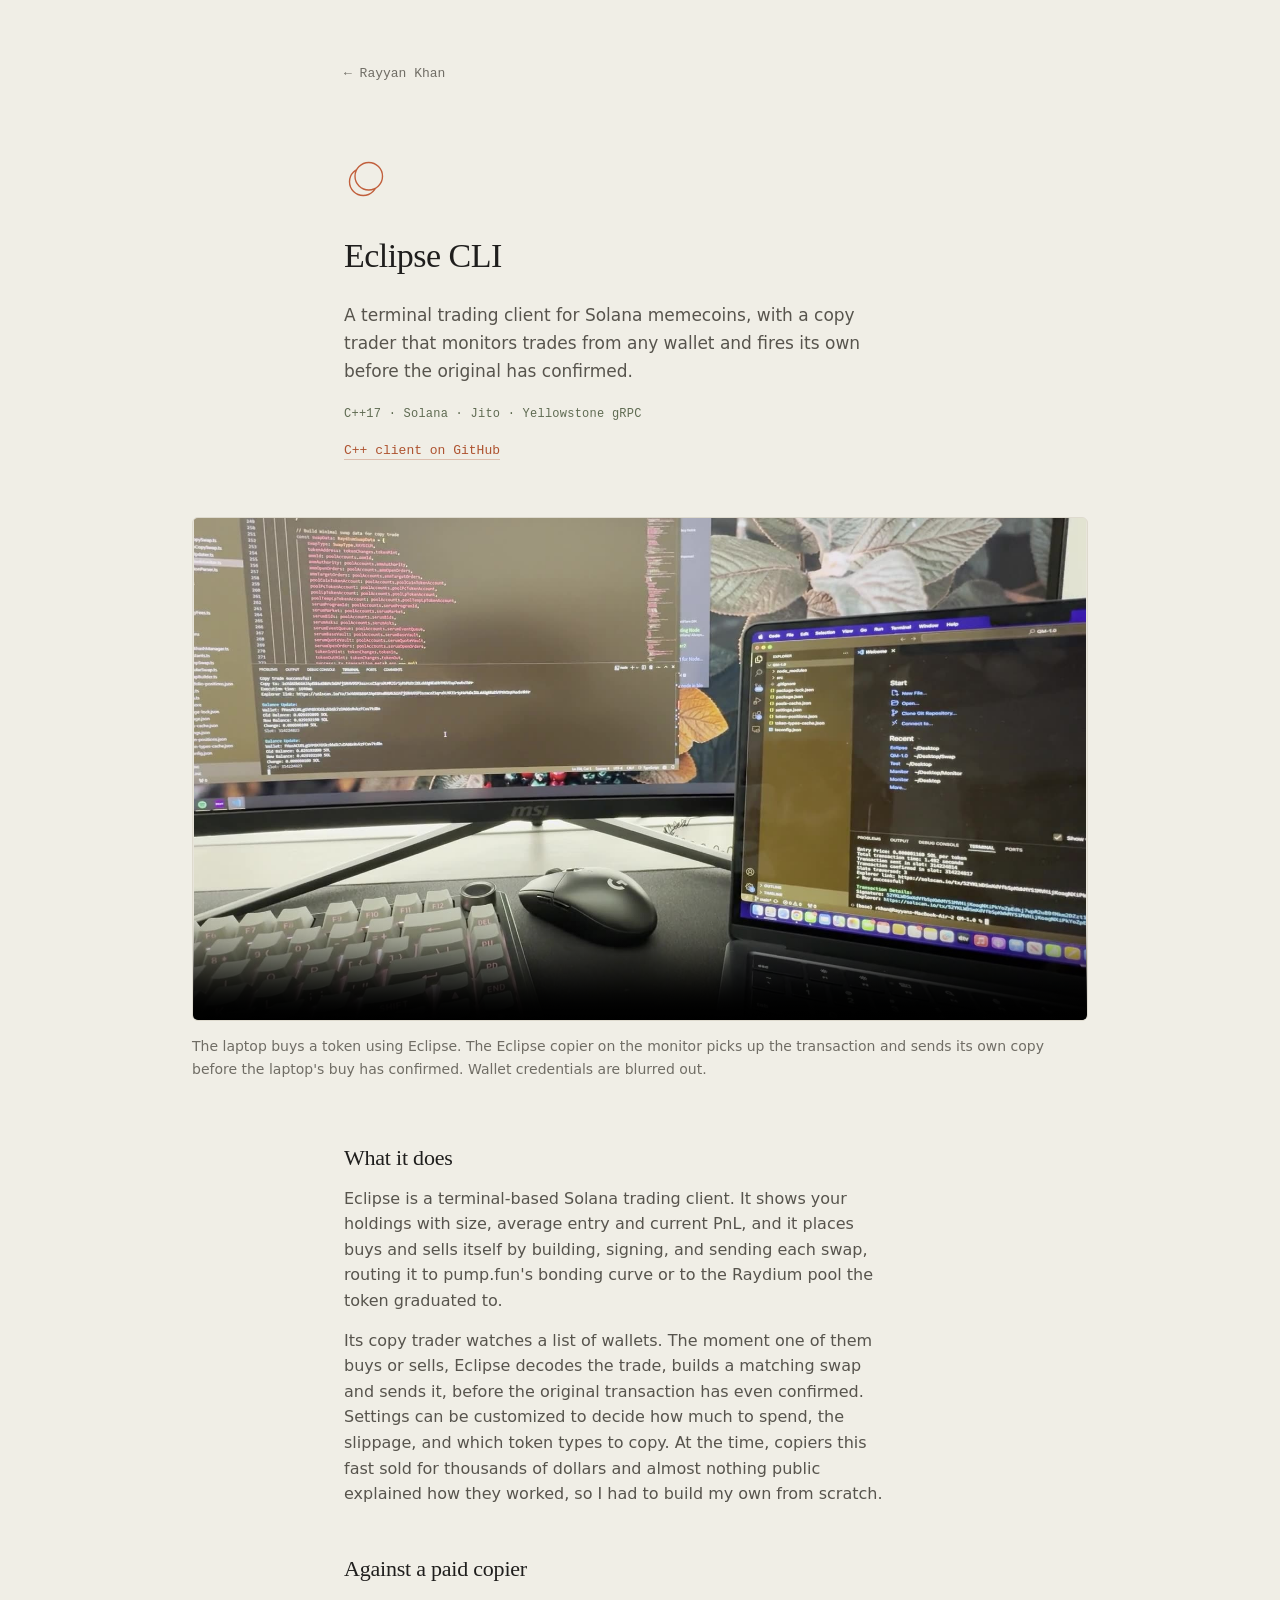
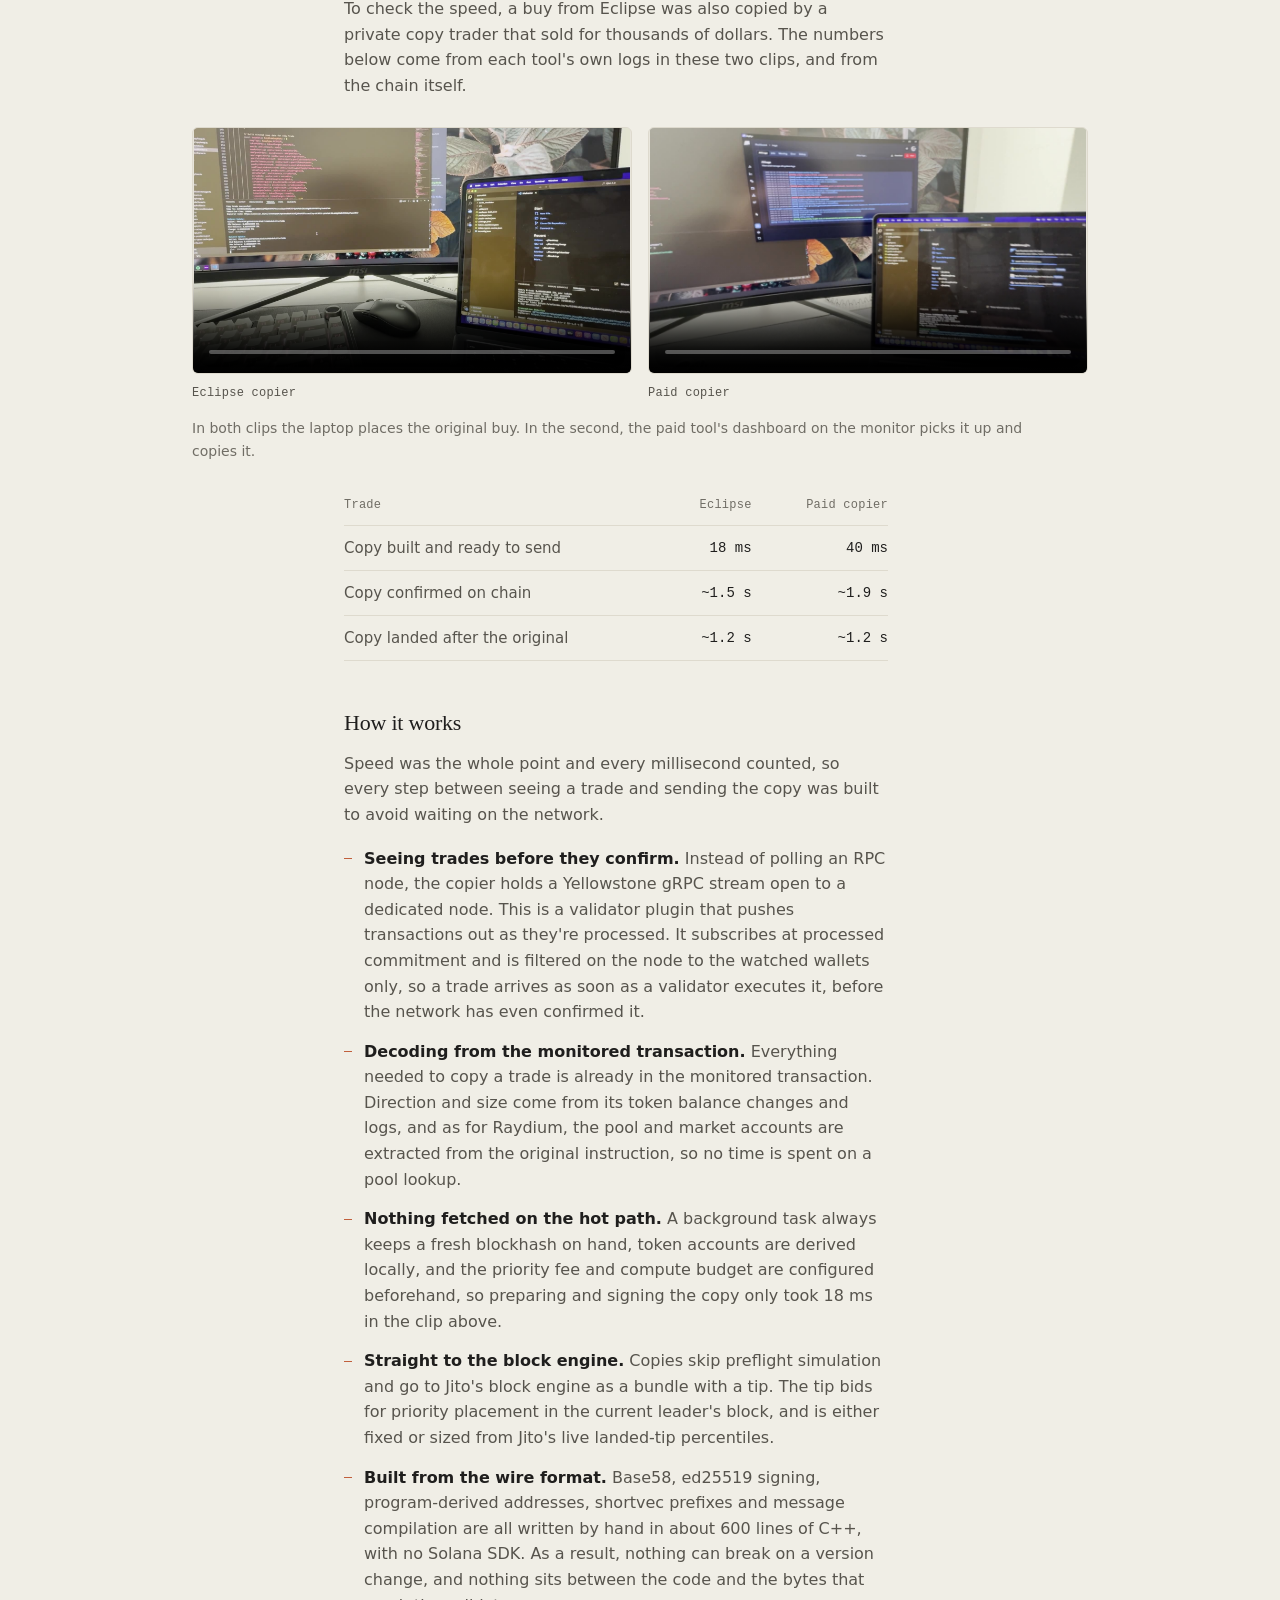
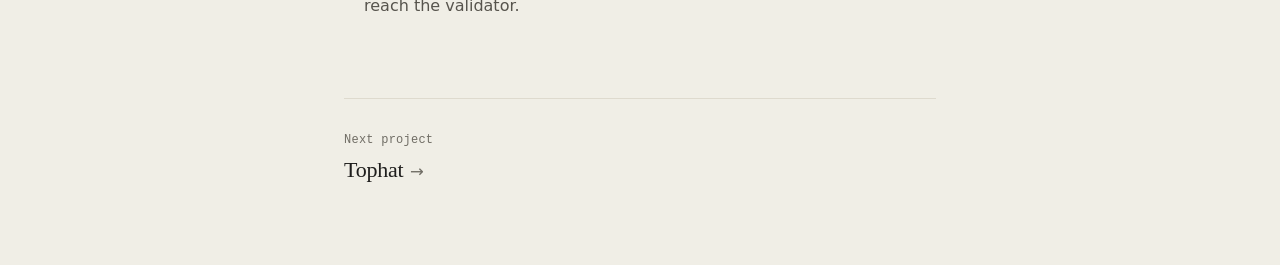
==== commit 9159e003: "Add landing time to the copier comparison Both copies landed 3 slots (~1.2 s) after their original, " ====
--- a/eclipse-cli/index.html
+++ b/eclipse-cli/index.html
@@ -76,7 +76,7 @@
       <p>
         To check the speed, a buy from Eclipse was also copied by a private
         copy trader that sold for thousands of dollars. The numbers below come
-        from each tool's own logs in these two clips.
+        from each tool's own logs in these two clips, and from the chain itself.
       </p>
 
       <figure class="demo compare">
@@ -119,12 +119,13 @@
             <td class="num">~1.5 s</td>
             <td class="num">~1.9 s</td>
           </tr>
+          <tr>
+            <th scope="row">Copy landed after the original</th>
+            <td class="num">~1.2 s</td>
+            <td class="num">~1.2 s</td>
+          </tr>
         </tbody>
       </table>
-      <p class="note">
-        One run each, on different trades, so read it as the same league rather
-        than a lab benchmark.
-      </p>
 
       <h2>How it works</h2>
       <p>
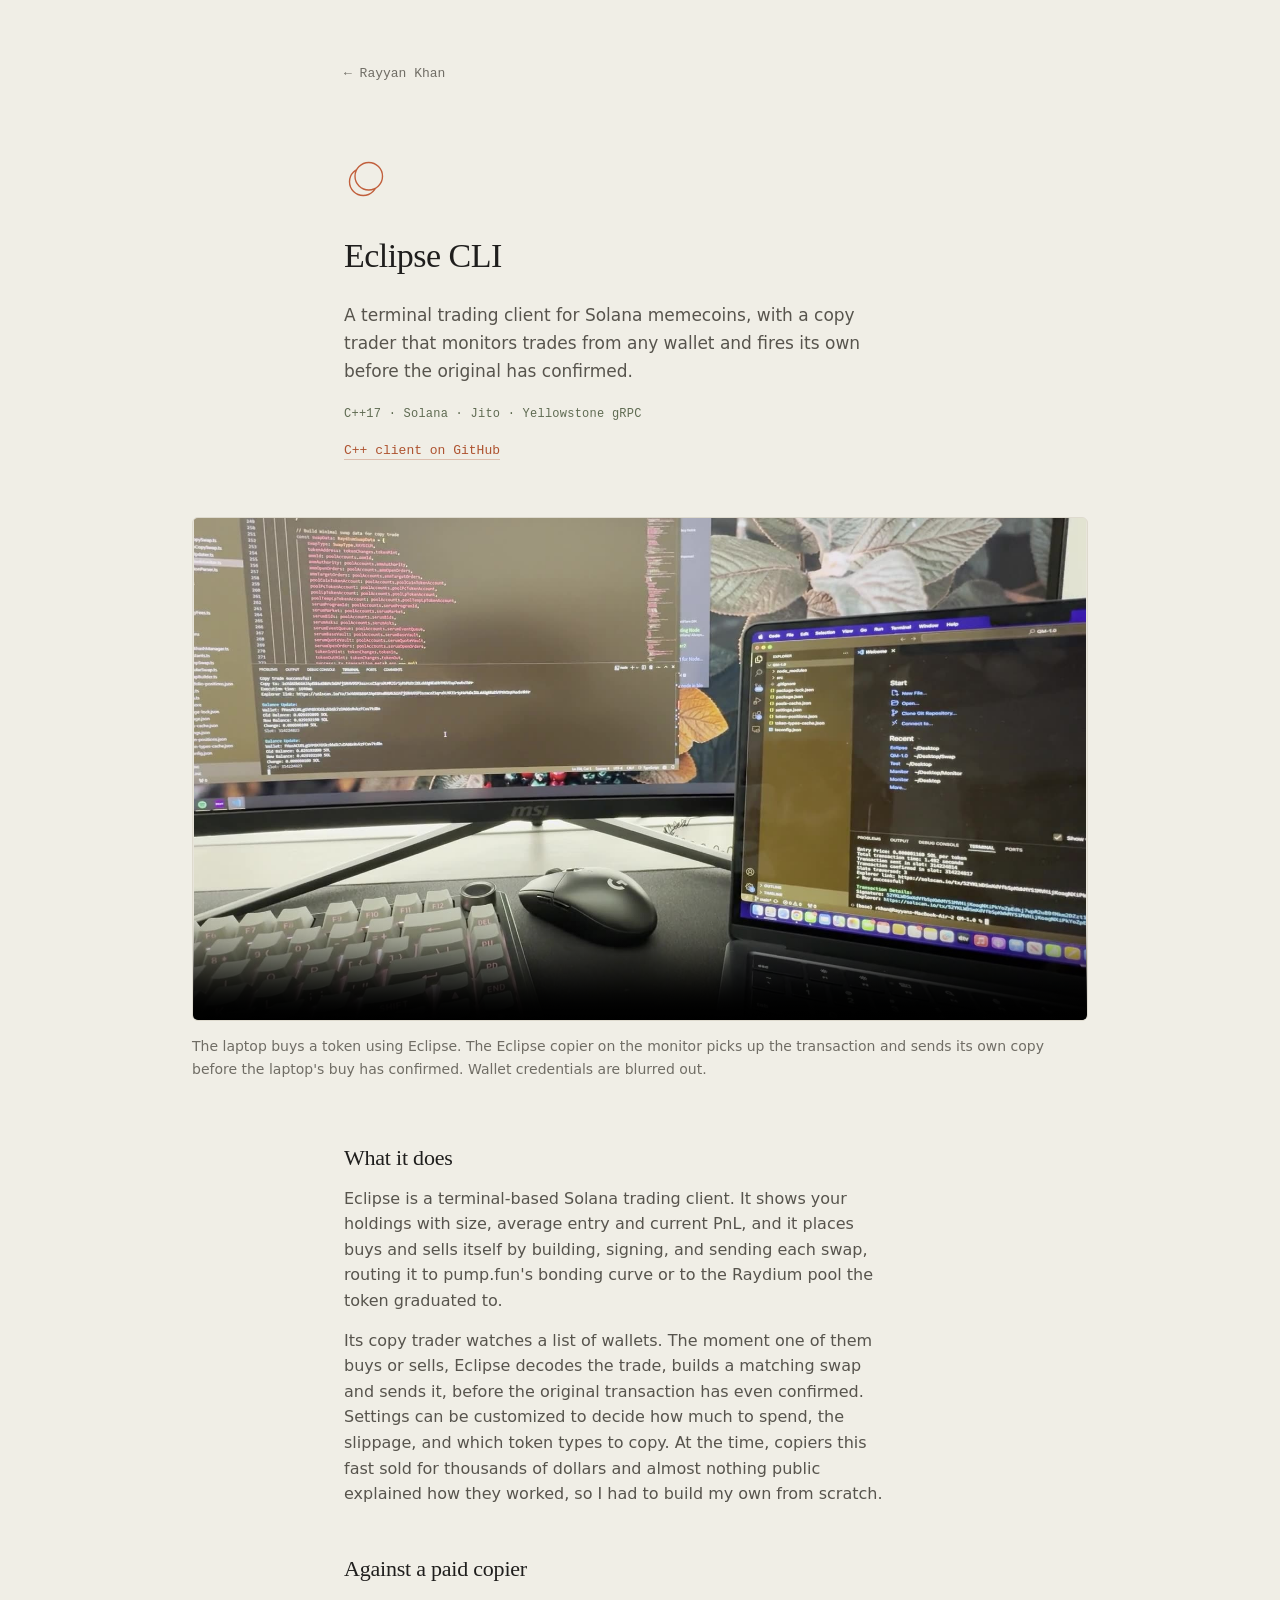
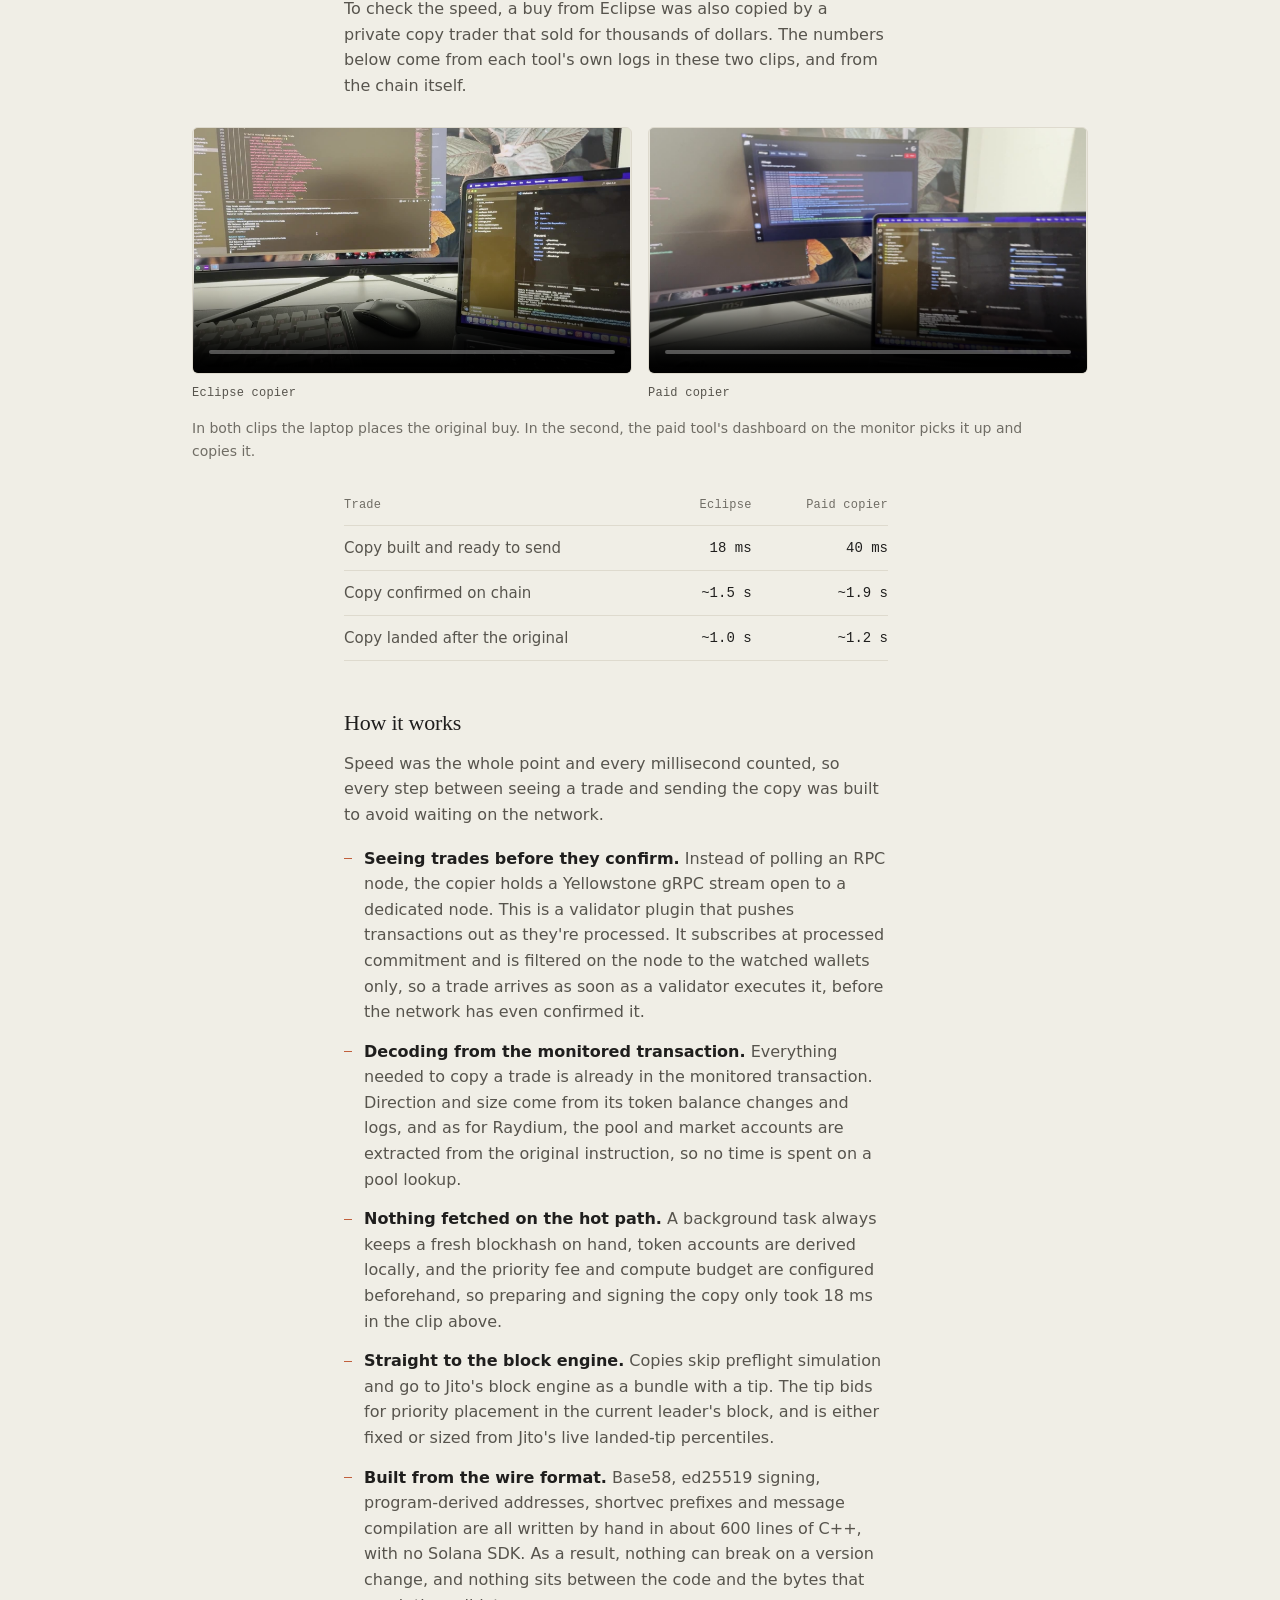
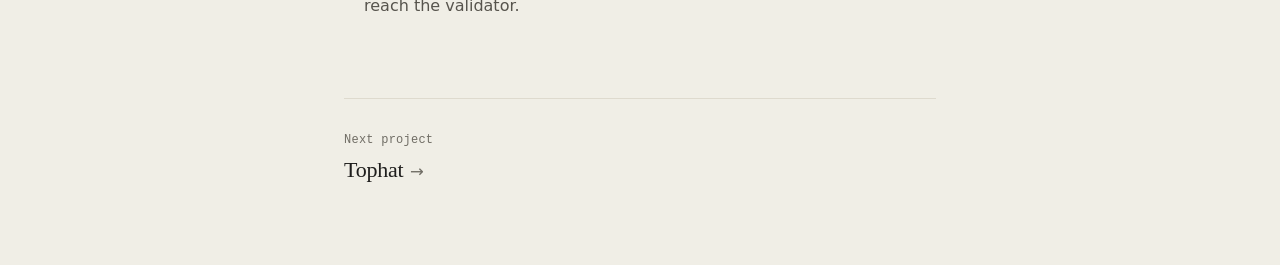
==== commit bd8cb314: "Update Eclipse landing time" ====
--- a/eclipse-cli/index.html
+++ b/eclipse-cli/index.html
@@ -121,7 +121,7 @@
           </tr>
           <tr>
             <th scope="row">Copy landed after the original</th>
-            <td class="num">~1.2 s</td>
+            <td class="num">~1.0 s</td>
             <td class="num">~1.2 s</td>
           </tr>
         </tbody>
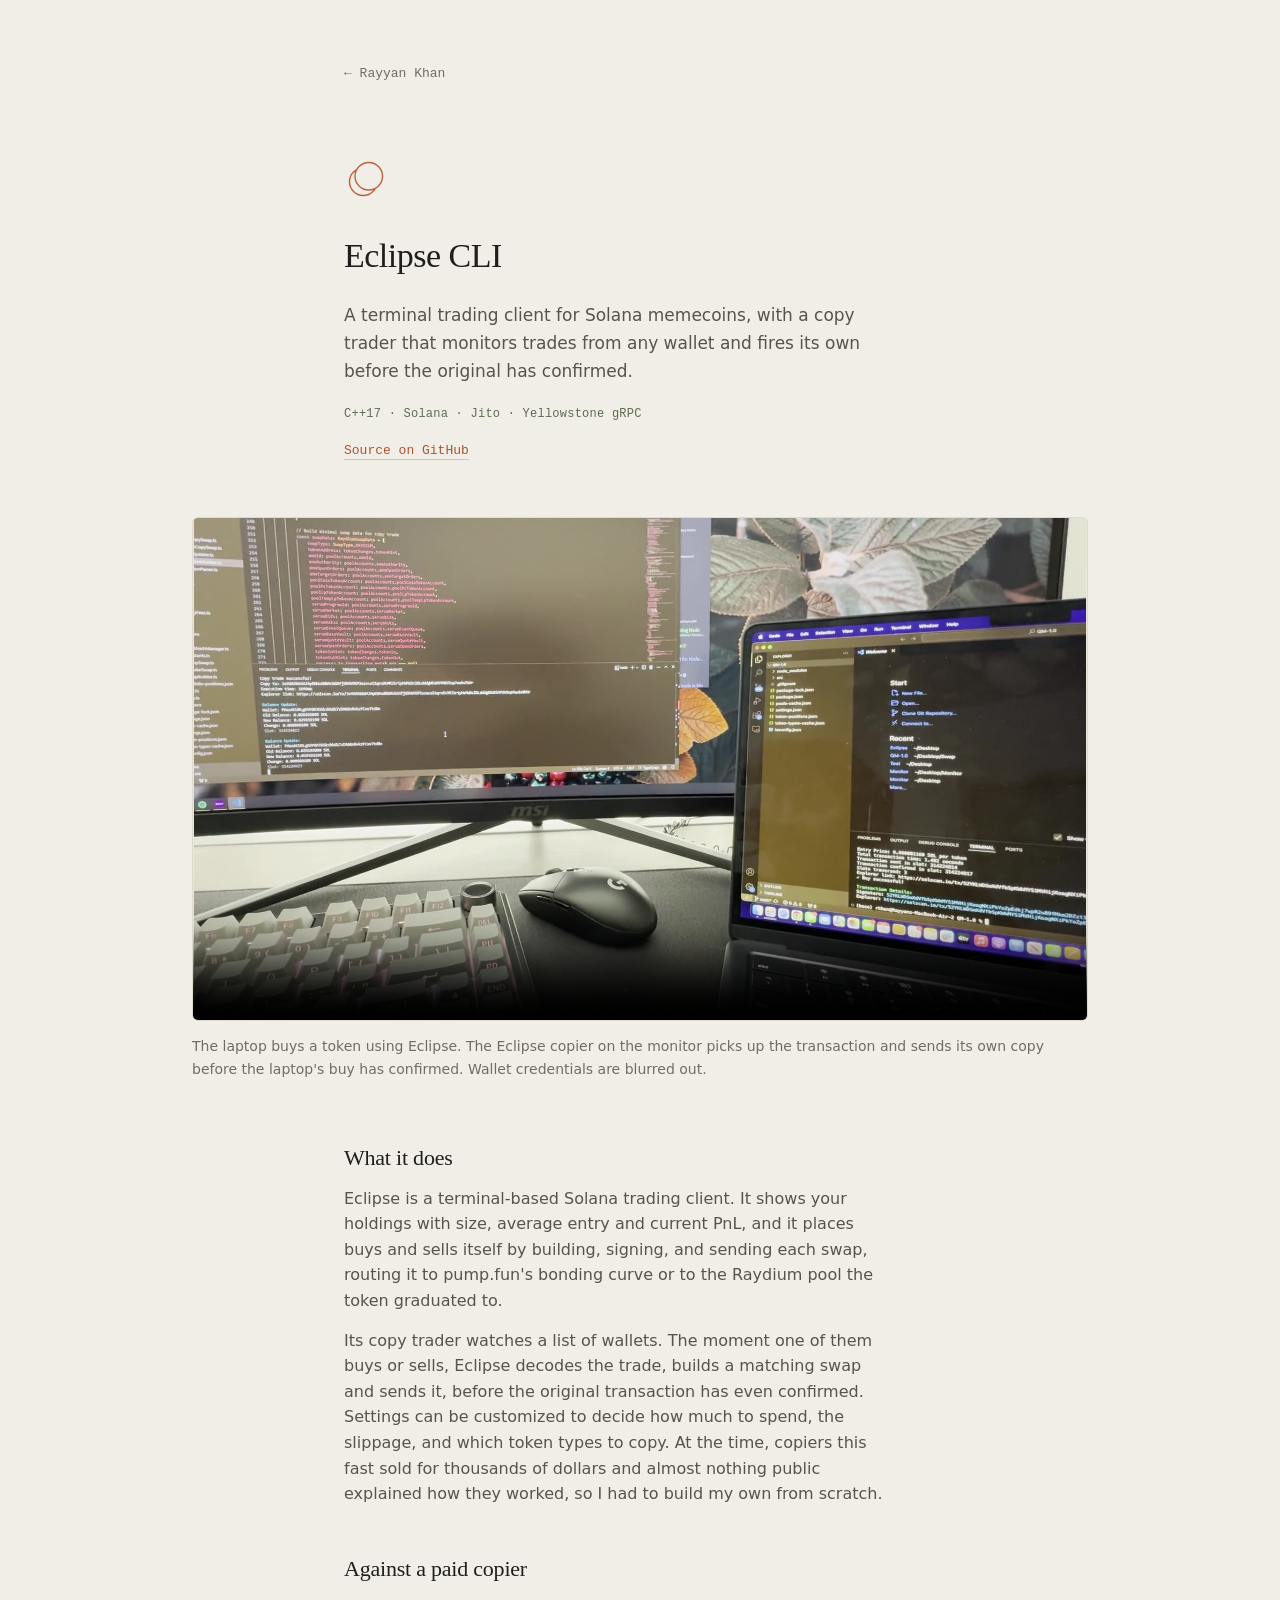
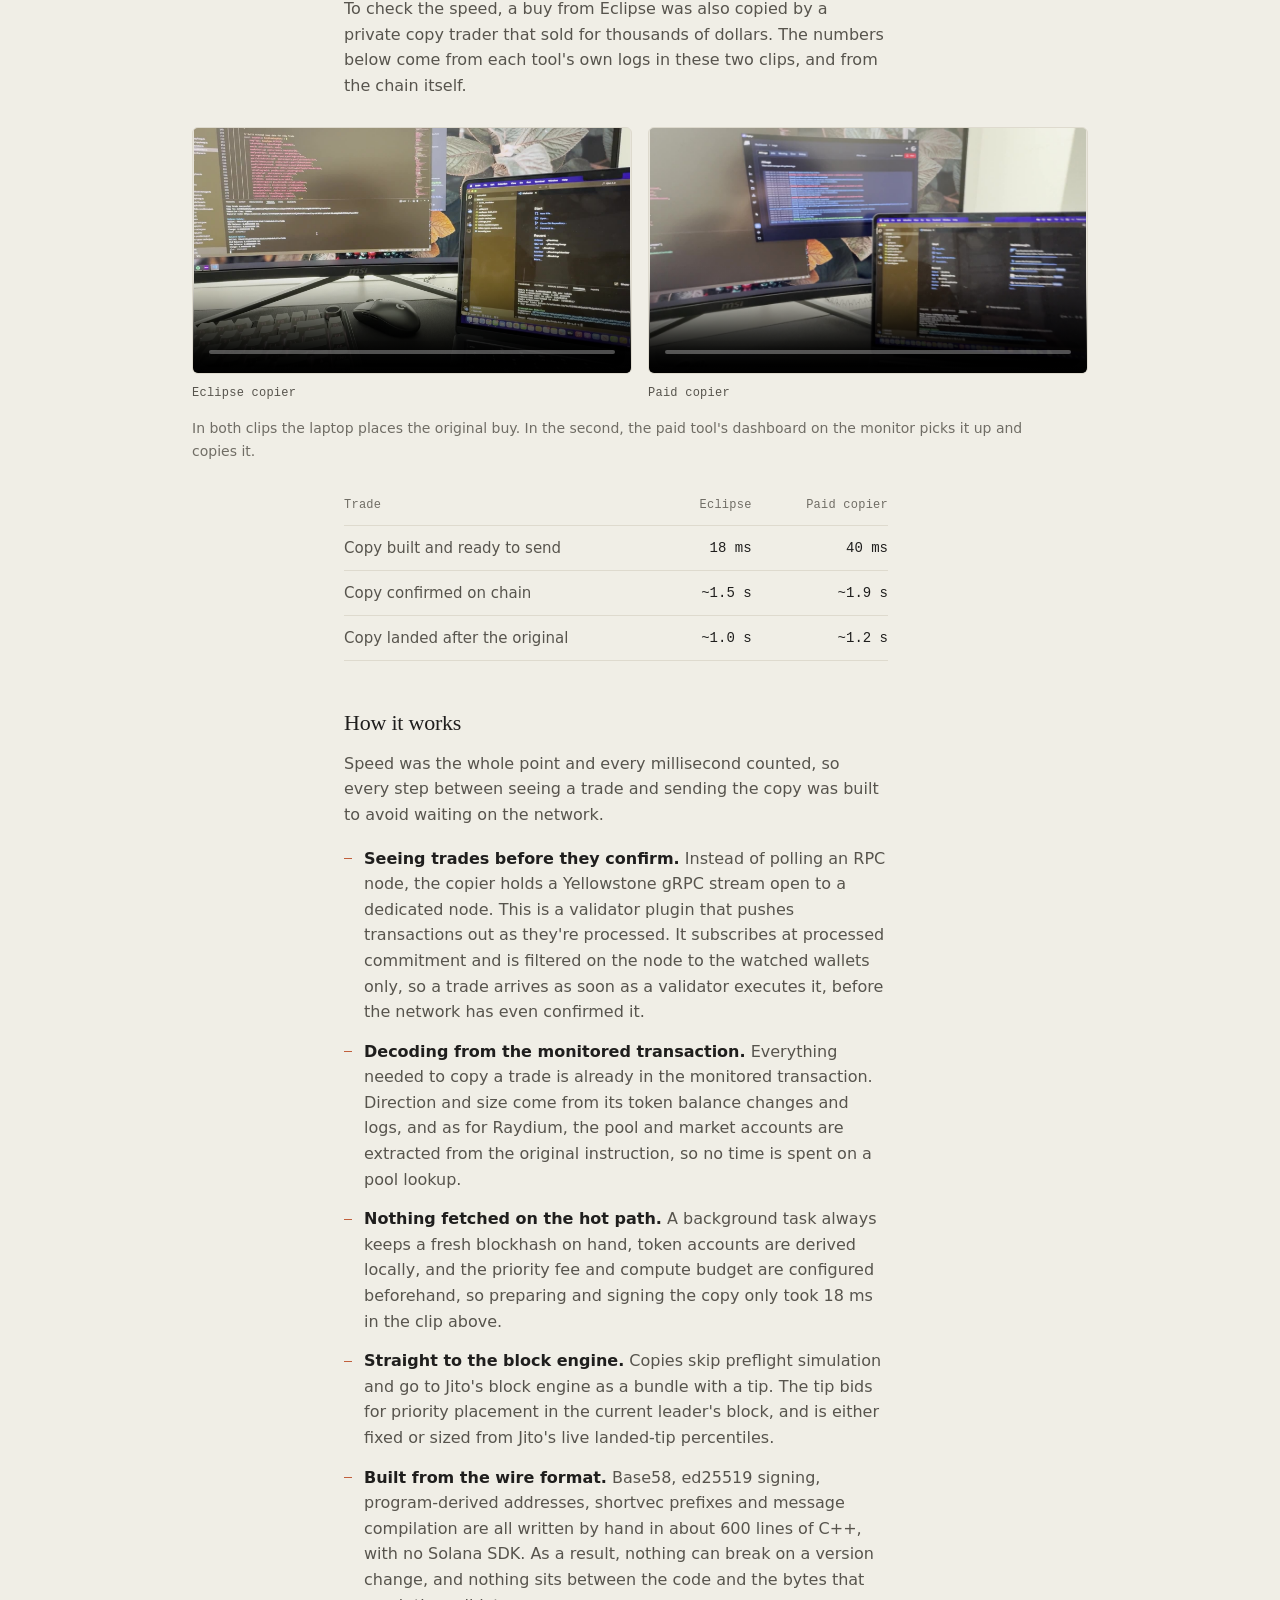
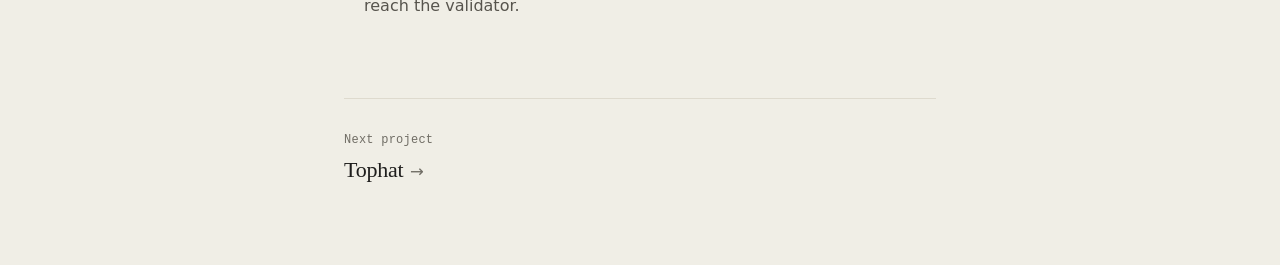
==== commit ffaee351: "Rename Eclipse source link" ====
--- a/eclipse-cli/index.html
+++ b/eclipse-cli/index.html
@@ -35,7 +35,7 @@
     </p>
     <p class="tags">C++17 &middot; Solana &middot; Jito &middot; Yellowstone gRPC</p>
     <nav class="links" aria-label="Project links">
-      <a href="https://github.com/rayyyu12/Eclipse-CLI">C++ client on GitHub</a>
+      <a href="https://github.com/rayyyu12/Eclipse-CLI">Source on GitHub</a>
     </nav>
   </header>
 
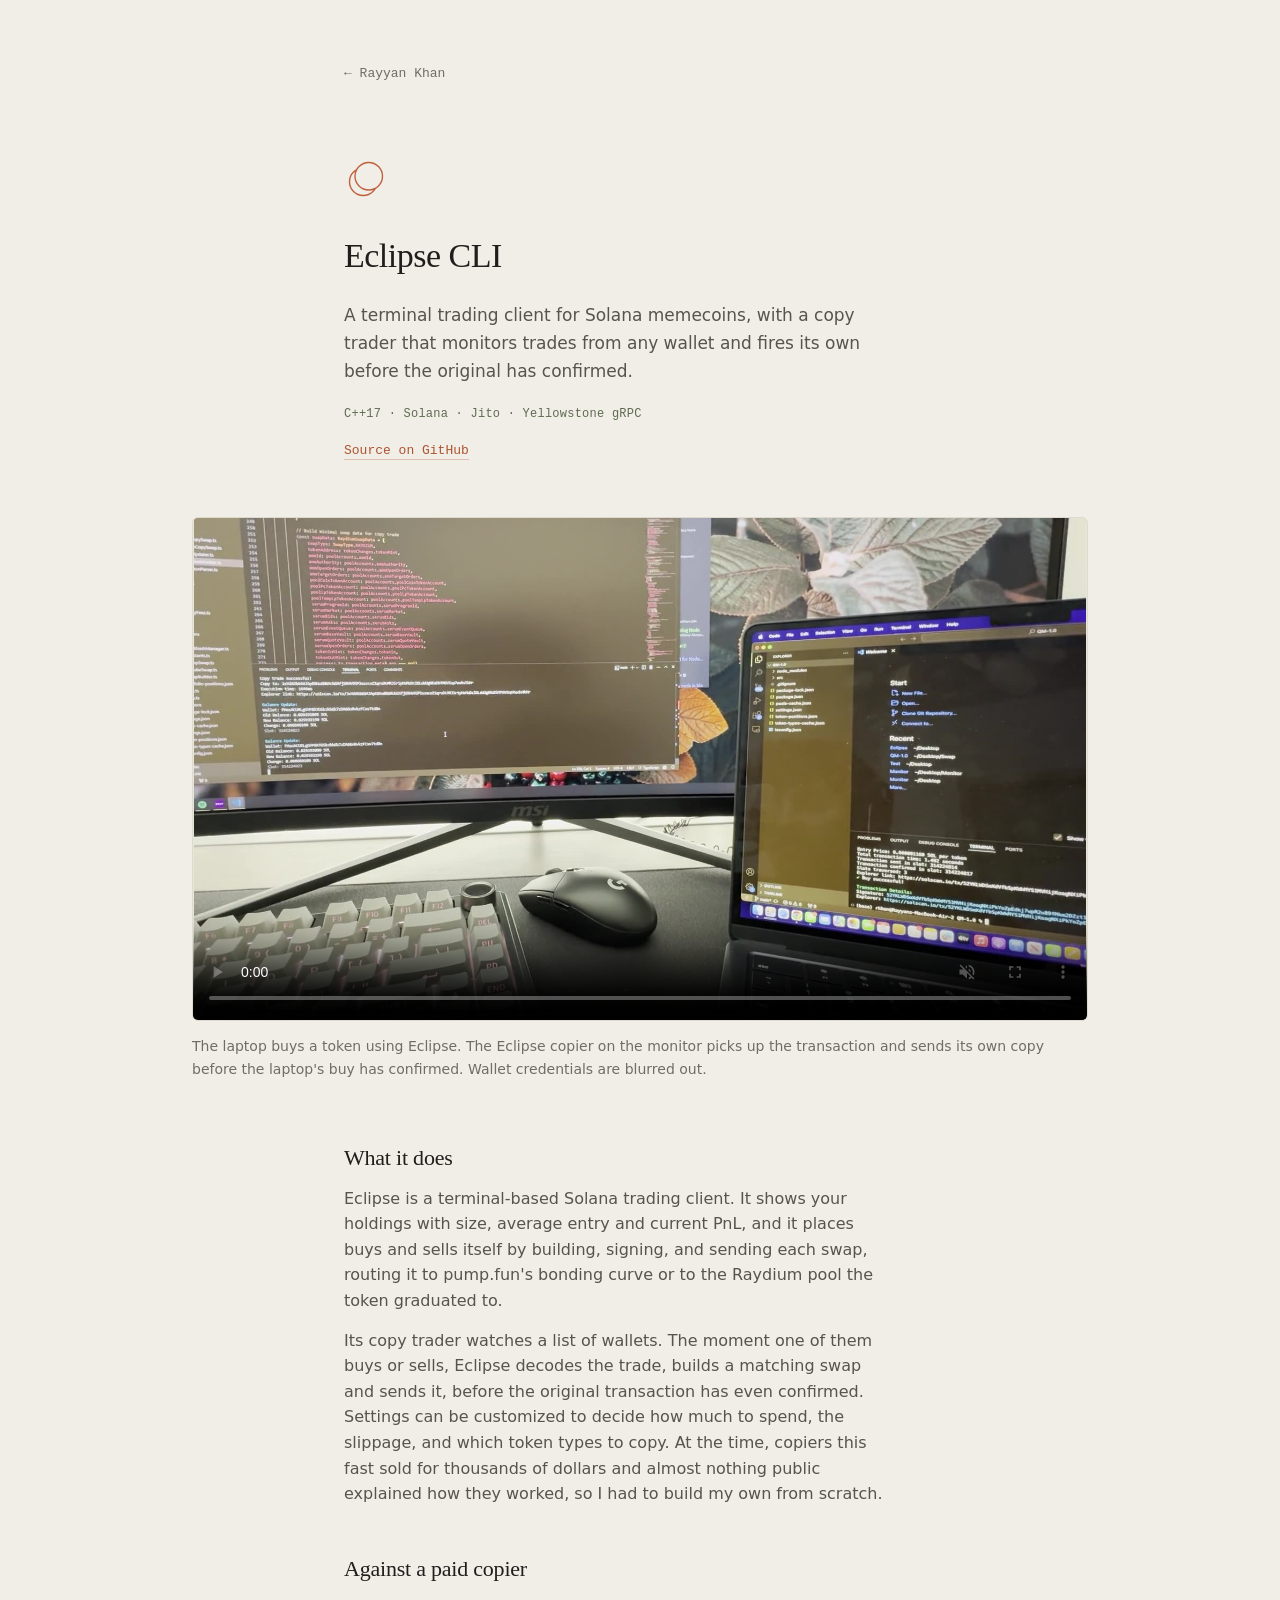
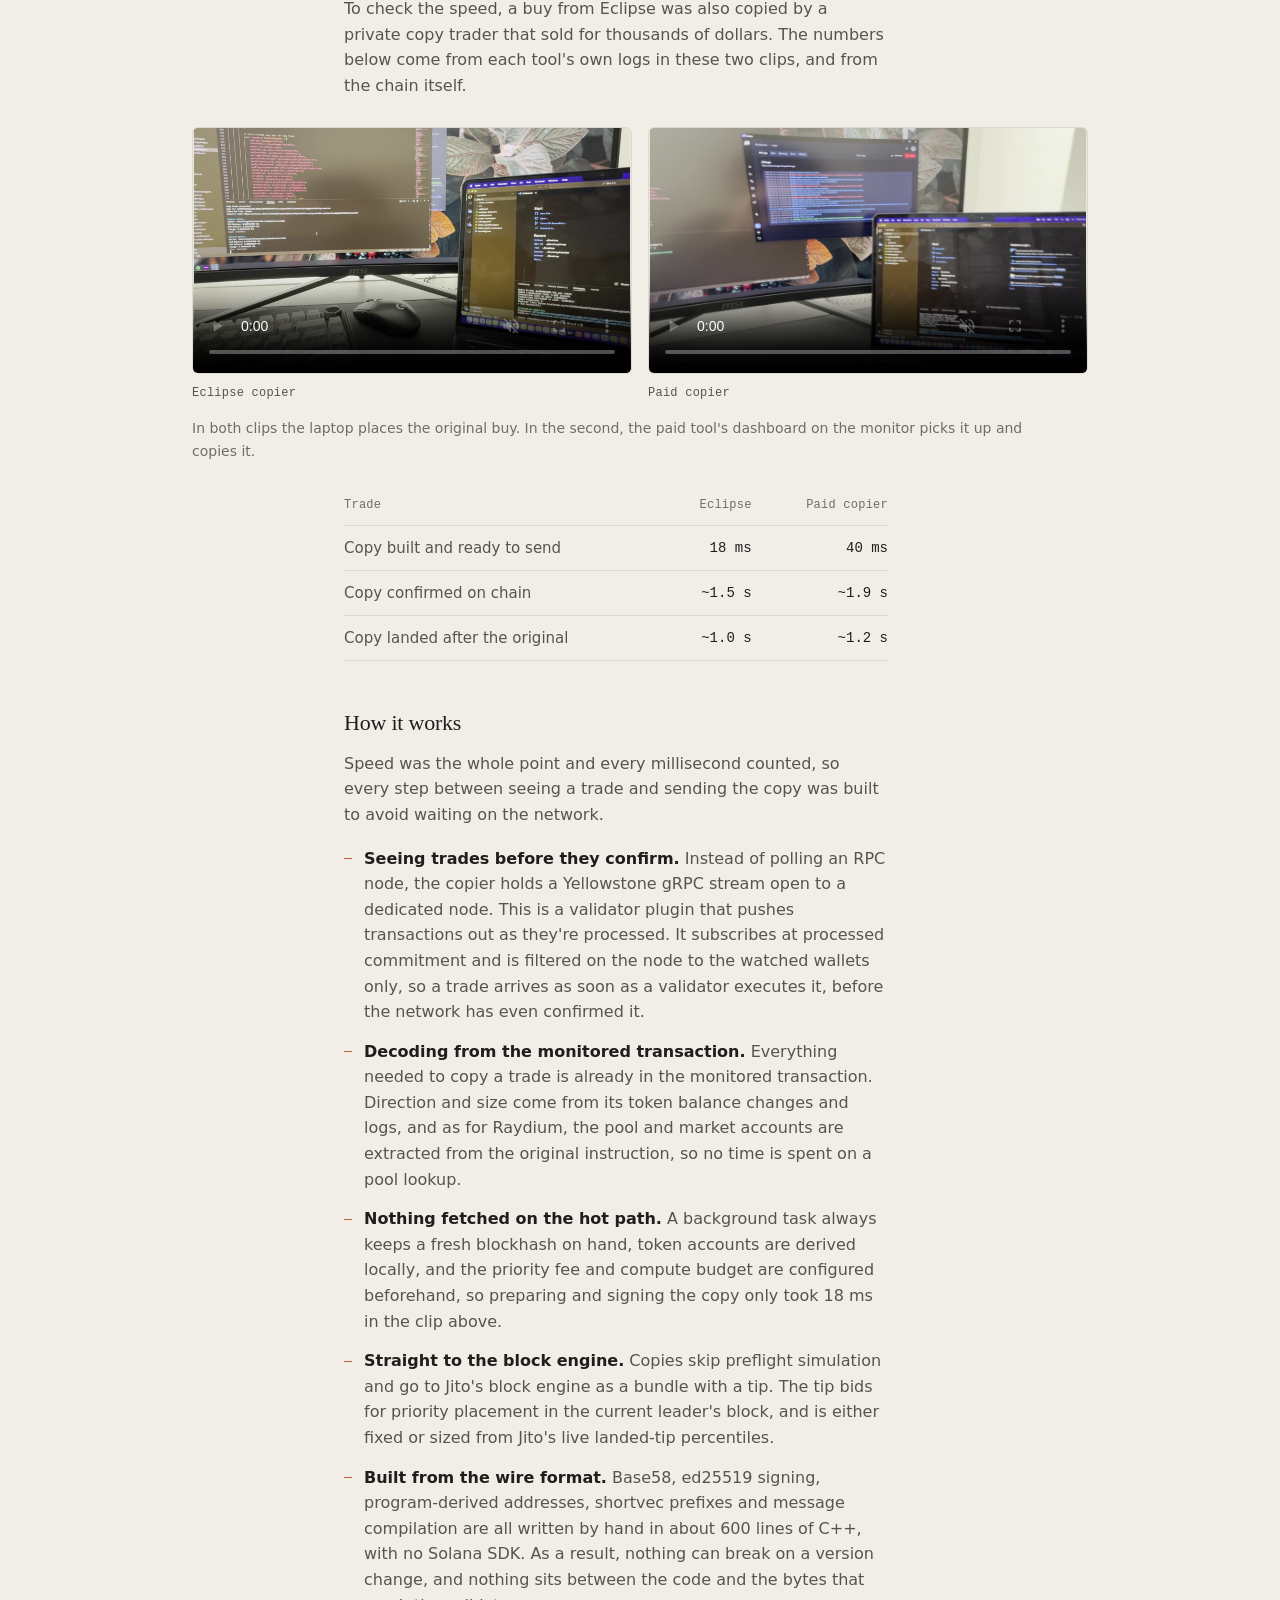
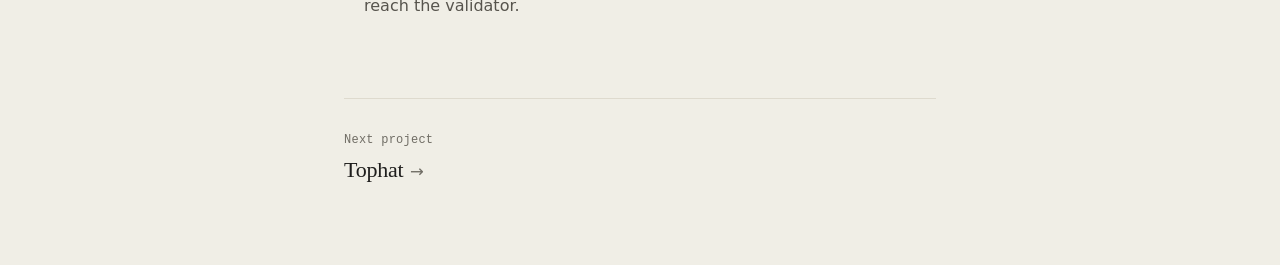
==== commit 511637ee: "Add Umami analytics Cookieless page views, link clicks tagged with data-umami-event, video plays, an" ====
--- a/eclipse-cli/index.html
+++ b/eclipse-cli/index.html
@@ -11,13 +11,14 @@
 <meta property="og:type" content="article">
 <link rel="icon" href="../favicon.svg" type="image/svg+xml">
 <link rel="stylesheet" href="../style.css">
+<script defer src="../analytics.js"></script>
 </head>
 <body>
 
 <div class="page case">
 
   <nav class="crumb" aria-label="Breadcrumb">
-    <a href="../">&larr; Rayyan Khan</a>
+    <a href="../" data-umami-event="Back to home" data-umami-event-project="Eclipse CLI">&larr; Rayyan Khan</a>
   </nav>
 
   <header class="case-head">
@@ -35,7 +36,7 @@
     </p>
     <p class="tags">C++17 &middot; Solana &middot; Jito &middot; Yellowstone gRPC</p>
     <nav class="links" aria-label="Project links">
-      <a href="https://github.com/rayyyu12/Eclipse-CLI">Source on GitHub</a>
+      <a href="https://github.com/rayyyu12/Eclipse-CLI" data-umami-event="View source" data-umami-event-project="Eclipse CLI">Source on GitHub</a>
     </nav>
   </header>
 
@@ -177,7 +178,7 @@
   </main>
 
   <nav class="next" aria-label="Next project">
-    <a href="../tophat/">
+    <a href="../tophat/" data-umami-event="Next project" data-umami-event-project="Tophat">
       <span class="next-label">Next project</span>
       <span class="next-title">Tophat<span class="arrow" aria-hidden="true">&rarr;</span></span>
     </a>
